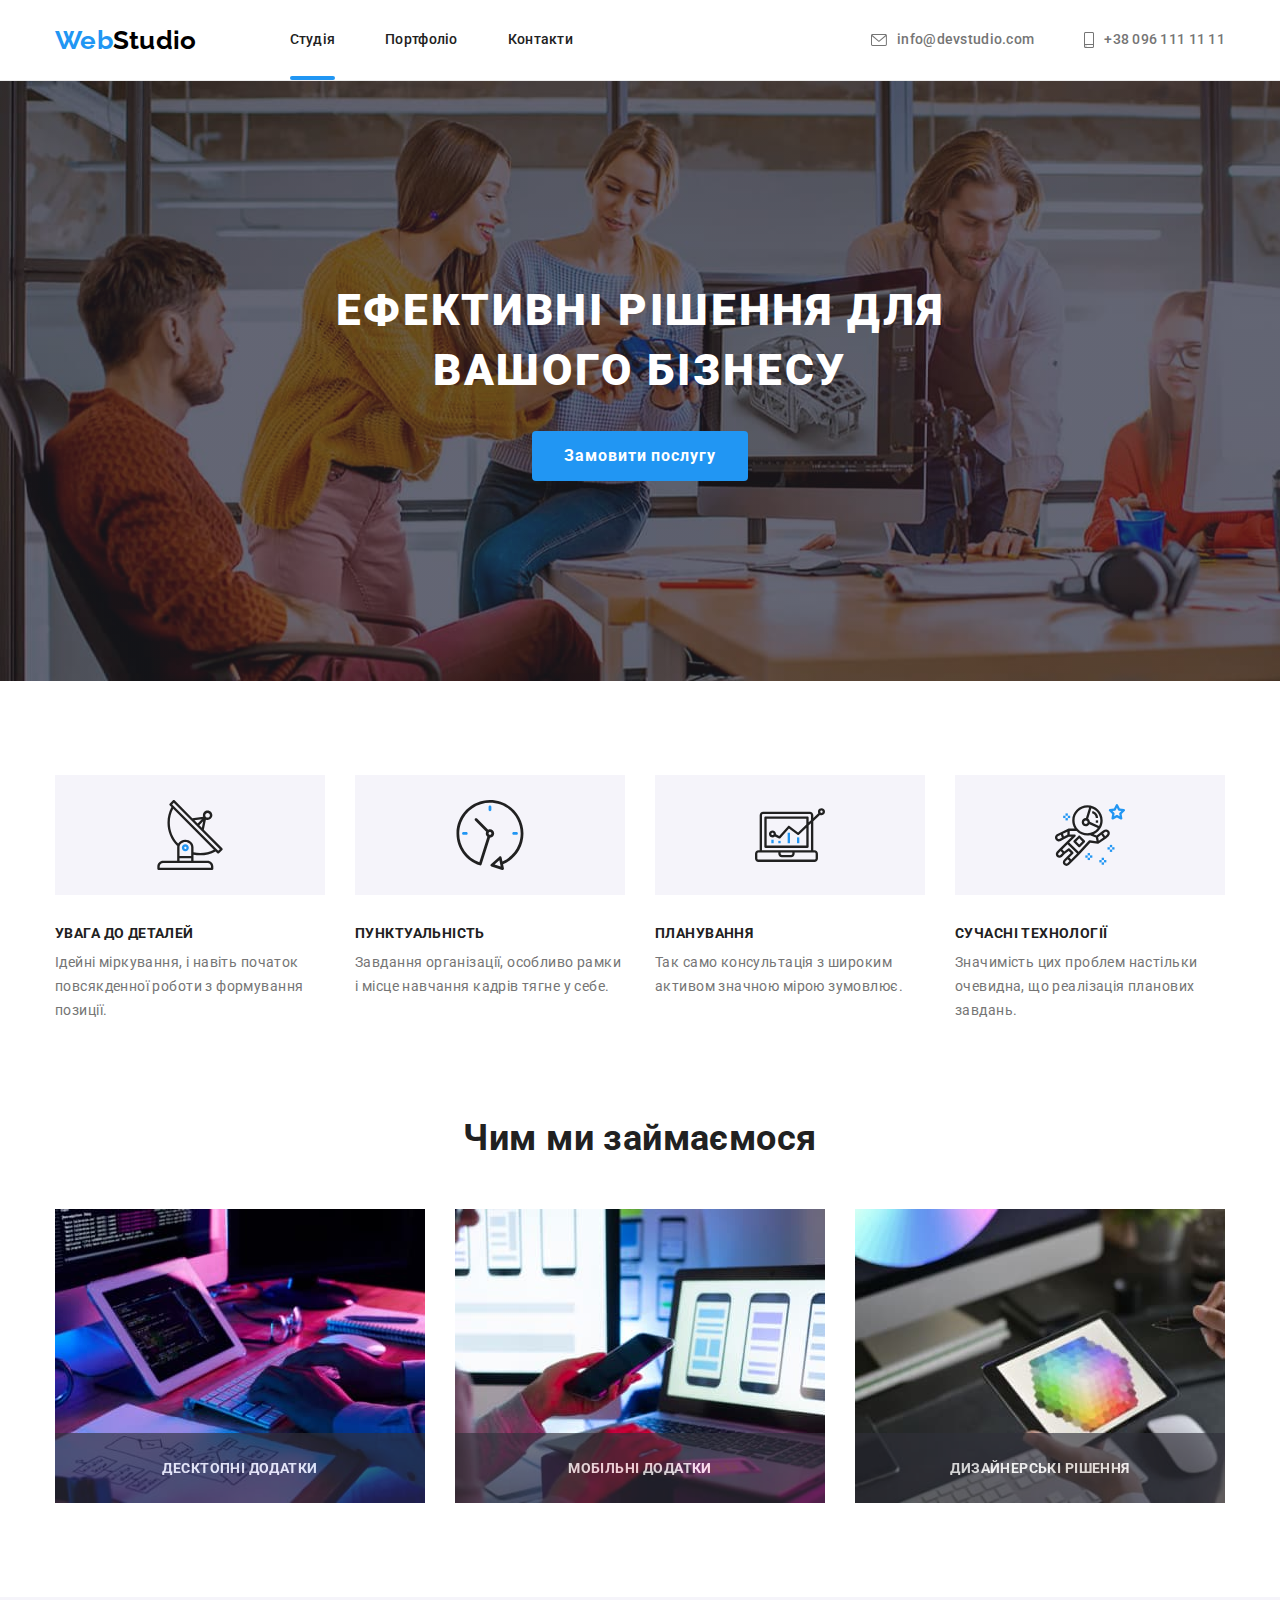
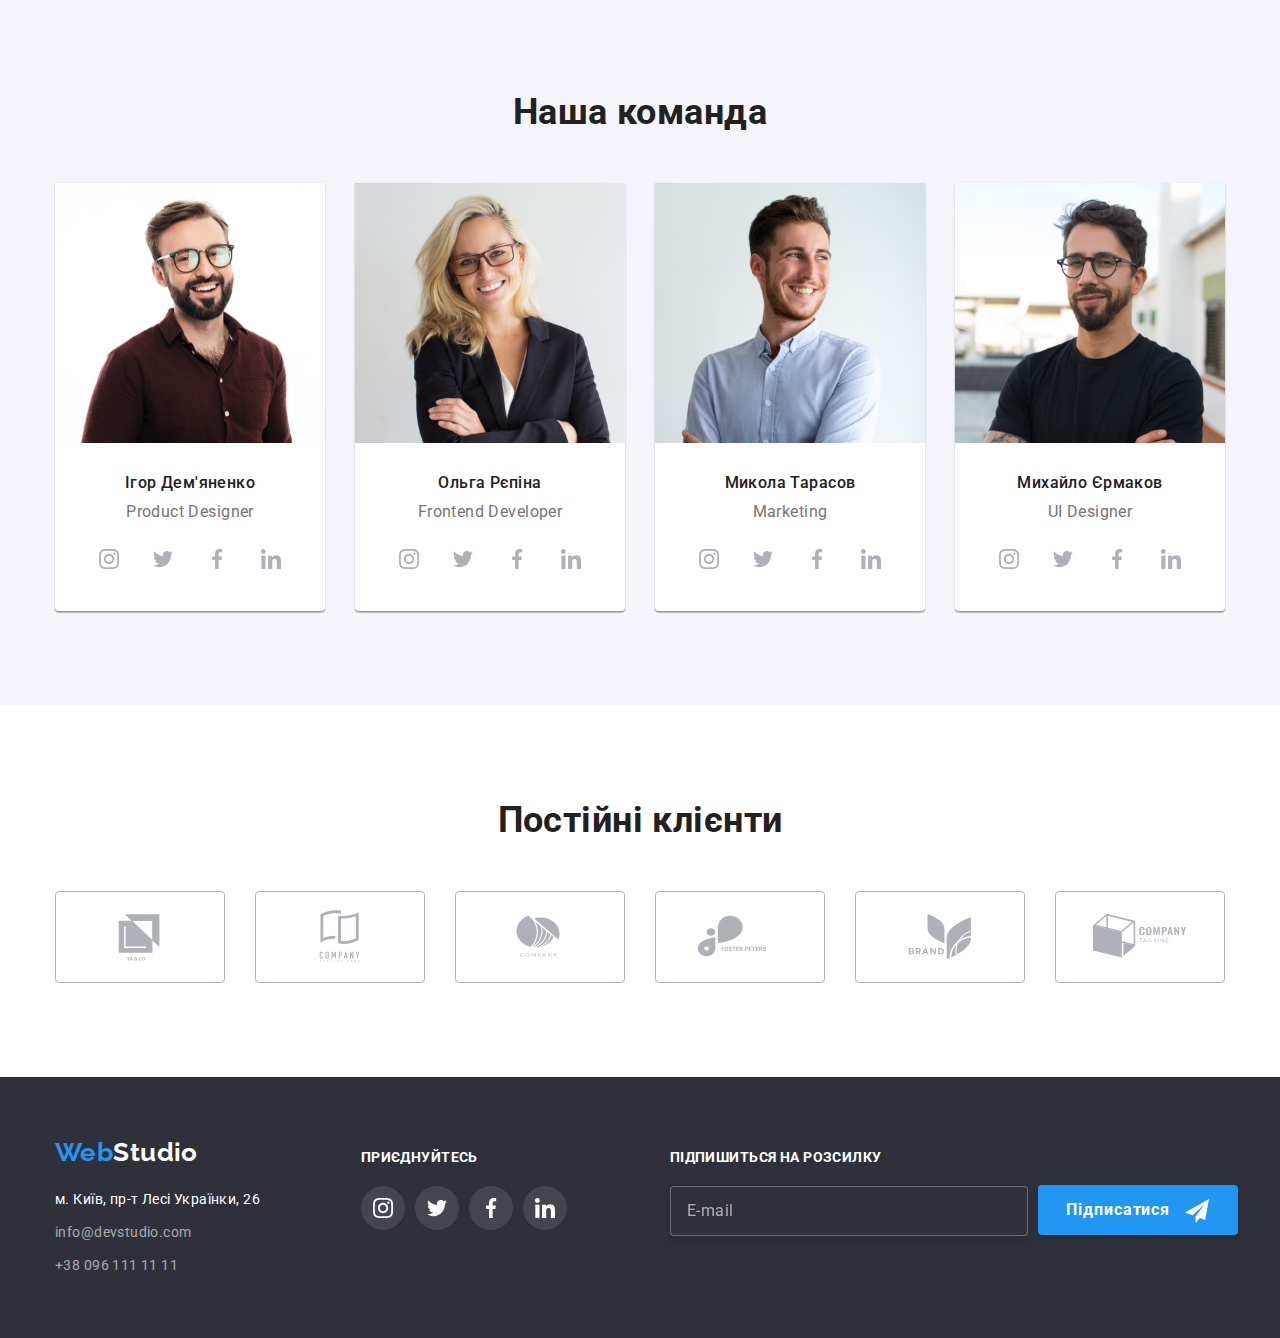
==== index.html @ 6f8c1b34 "Add files via upload" ====
<!DOCTYPE html>
<html lang="uk">
  <head>
    <meta charset="UTF-8" />
    <meta http-equiv="X-UA-Compatible" content="IE=edge" />
    <meta name="viewport" content="width=device-width, initial-scale=1.0" />
    <title>WebStudio</title>
    <link rel="preconnect" href="https://fonts.googleapis.com" />
    <link rel="preconnect" href="https://fonts.gstatic.com" crossorigin />
    <link rel="preconnect" href="https://fonts.googleapis.com" />
    <link rel="preconnect" href="https://fonts.gstatic.com" crossorigin />
    <link
      href="https://fonts.googleapis.com/css2?family=Raleway:wght@700&family=Roboto:wght@400;500;700;900&display=swap"
      rel="stylesheet"
    />
    <link
      rel="stylesheet"
      href="https://cdnjs.cloudflare.com/ajax/libs/modern-normalize/1.1.0/modern-normalize.min.css"
    />
    <link rel="stylesheet" href="./css/styles.css" />
  </head>

  <!-- Зміст -->

  <body>
    <!-- Шапка сторінки -->
    <header class="header">
      <!-- Навігація по сайту -->
      <div class="container">
        <nav class="navigation">
          <a href="./index.html" class="logo"
            >Web<span class="black">Studio</span></a
          >
          <ul class="navigation-choiсe">
            <li class="item">
              <a href="./index.html" class="navigation-link current-link"
                >Студія</a
              >
            </li>
            <li class="item">
              <a href="./portfolio.html" class="navigation-link">Портфоліо</a>
            </li>
            <li class="item">
              <a href="#" class="navigation-link">Контакти</a>
            </li>
          </ul>
        </nav>
        <ul class="mail-tel">
          <li class="item">
            <a href="mailto:info@devstudio.com" class="mail" alt="mail">
              <svg class="icon" width="16" height="12">
                <use href="./images/icons.svg#icon-mail"></use>
              </svg>
              info@devstudio.com</a
            >
          </li>
          <li class="item">
            <a href="tel:+380961111111" class="tel">
              <svg class="icon" width="10" height="16" alt="smartphone">
                <use href="./images/icons.svg#icon-smartphone"></use>
              </svg>
              +38 096 111 11 11</a
            >
          </li>
        </ul>
      </div>
    </header>

    <!-- Унікальний контент сторінки -->
    <main>
      <section class="hero">
        <div class="container">
          <h1 class="hero-title">
            ЕФЕКТИВНІ РІШЕННЯ ДЛЯ <br />
            ВАШОГО БІЗНЕСУ
          </h1>
          <button
            type="button"
            name="order_the_service"
            class="button"
            data-modal-open
          >
            Замовити послугу
          </button>
          <div class="backdrop is-hidden" data-modal>
            <div class="modal">
              <button class="button-close" data-modal-close>
                <svg class="icon-close" width="18" height="18" alt="close">
                  <use href="./images/icons.svg#icon-close"></use>
                </svg>
              </button>

              <b class="your-data">Залиште свої дані, ми вам передзвонимо</b>
              <div class="form" autocomplete="off">
                <div class="form-field">
                  <label for="name" class="form-label">Ім'я</label>
                  <input
                    type="text"
                    class="form-input"
                    name="name"
                    id="name"
                    placeholder=""
                  />
                  <svg class="contact-icon" width="18" height="18" alt="person">
                    <use href="./images/icons.svg#icon-person"></use>
                  </svg>
                </div>
                <div class="form-field">
                  <label for="telephone" class="form-label">Телефон</label>
                  <input
                    type="tel"
                    class="form-input"
                    name="telephone"
                    id="telephone"
                    placeholder=""
                  />
                  <svg class="contact-icon" width="18" height="18" alt="phone">
                    <use href="./images/icons.svg#icon-phone"></use>
                  </svg>
                </div>
                <div class="form-field">
                  <label for="email" class="form-label">Пошта</label>
                  <input
                    type="email"
                    class="form-input"
                    name="email"
                    id="email"
                    placeholder=""
                  />
                  <svg class="contact-icon" width="18" height="18" alt="email">
                    <use href="./images/icons.svg#icon-email"></use>
                  </svg>
                </div>
                <div class="form-field">
                  <label for="comment" class="form-label">Комментар</label>
                  <textarea
                    class="textarea-form-input"
                    name="comment"
                    id="comment"
                    rows="8"
                    placeholder="Введіть текст"
                  ></textarea>
                </div>
              </div>
              <div class="confirm-contact">
                <input
                  type="checkbox"
                  name="confirm"
                  id="confirm"
                  class="checkbox-confirm"
                />

                <label for="confirm" class="confirm-contract"
                  >Погоджуюся з розсилкою та приймаю
                  <a href="#" class="contract">Умови договору</a>
                </label>
              </div>
              <button type="submit" class="button-send">Відправити</button>
            </div>
          </div>
        </div>
      </section>

      <!-- Наші переваги -->
      <section class="benefits section">
        <div class="container">
          <!-- <h2>Наші переваги</h2> -->
          <ul class="benefits-item">
            <li class="item">
              <div class="sprite-icon">
                <svg class="benefit-icon" width="70" height="70" alt="antena">
                  <use href="./images/icons.svg#icon-antena"></use>
                </svg>
              </div>
              <h3 class="benefit">УВАГА ДО ДЕТАЛЕЙ</h3>
              <p class="benefit-description">
                Ідейні міркування, і навіть початок повсякденної роботи з
                формування позиції.
              </p>
            </li>
            <li class="item">
              <div class="sprite-icon">
                <svg class="benefit-icon" width="70" height="70" alt="clock">
                  <use href="./images/icons.svg#icon-clock"></use>
                </svg>
              </div>
              <h3 class="benefit">ПУНКТУАЛЬНІСТЬ</h3>
              <p class="benefit-description">
                Завдання організації, особливо рамки і місце навчання кадрів
                тягне у себе.
              </p>
            </li>
            <li class="item">
              <div class="sprite-icon">
                <svg class="benefit-icon" width="70" height="70" alt="diagram">
                  <use href="./images/icons.svg#icon-diagram"></use>
                </svg>
              </div>
              <h3 class="benefit">ПЛАНУВАННЯ</h3>
              <p class="benefit-description">
                Так само консультація з широким активом значною мірою зумовлює.
              </p>
            </li>
            <li class="item">
              <div class="sprite-icon">
                <svg
                  class="benefit-icon"
                  width="70"
                  height="70"
                  alt="astronaut"
                >
                  <use href="./images/icons.svg#icon-astronaut"></use>
                </svg>
              </div>
              <h3 class="benefit">СУЧАСНІ ТЕХНОЛОГІЇ</h3>
              <p class="benefit-description">
                Значимість цих проблем настільки очевидна, що реалізація
                планових завдань.
              </p>
            </li>
          </ul>
        </div>
      </section>

      <!-- Чим ми займаємося -->
      <section class="doing">
        <div class="container">
          <h2 class="title-doing">Чим ми займаємося</h2>
          <ul class="doing-images">
            <li class="item">
              <img src="./images/img1.jpg" alt="Код" width="370" height="294" />
              <div class="item-doing">
                <h3 class="item-name-doing">ДЕСКТОПНІ ДОДАТКИ</h3>
              </div>
            </li>
            <li class="item">
              <img
                src="./images/img2.jpg"
                alt="Мобільний"
                width="370"
                height="294"
              />
              <div class="item-doing">
                <h3 class="item-name-doing">МОБІЛЬНІ ДОДАТКИ</h3>
              </div>
            </li>
            <li class="item">
              <img
                src="./images/img3.jpg"
                alt="Планшет"
                width="370"
                height="294"
              />
              <div class="item-doing">
                <h3 class="item-name-doing">ДИЗАЙНЕРСЬКІ РІШЕННЯ</h3>
              </div>
            </li>
          </ul>
        </div>
      </section>

      <!-- Наша команда -->
      <section class="team section">
        <div class="container">
          <h2 class="title-team">Наша команда</h2>
          <ul class="team-people">
            <li class="item">
              <img
                src="./images/photo1.jpg"
                alt="на фото Ігор Дем'яненко"
                width="270"
                height="260"
              />
              <h3 class="name">Ігор Дем'яненко</h3>
              <p class="job-title">Product Designer</p>
              <ul class="social-icons">
                <li class="social-item">
                  <a
                    href="#"
                    rel="noopener nofollow noreferrer"
                    class="social-link"
                  >
                    <svg
                      class="social-icon"
                      width="20"
                      height="20"
                      alt="instagram"
                    >
                      <use href="./images/icons.svg#icon-instagram"></use>
                    </svg>
                  </a>
                </li>
                <li class="social-item">
                  <a
                    href="#"
                    rel="noopener nofollow noreferrer"
                    class="social-link"
                  >
                    <svg
                      class="social-icon"
                      width="20"
                      height="20"
                      alt="twitter"
                    >
                      <use href="./images/icons.svg#icon-twitter"></use>
                    </svg>
                  </a>
                </li>
                <li class="social-item">
                  <a
                    href="#"
                    rel="noopener nofollow noreferrer"
                    class="social-link"
                  >
                    <svg
                      class="social-icon"
                      width="20"
                      height="20"
                      alt="facebook"
                    >
                      <use href="./images/icons.svg#icon-facebook"></use>
                    </svg>
                  </a>
                </li>
                <li class="social-item">
                  <a
                    href="#"
                    rel="noopener nofollow noreferrer"
                    class="social-link"
                  >
                    <svg
                      class="social-icon"
                      width="20"
                      height="20"
                      alt="linkedin"
                    >
                      <use href="./images/icons.svg#icon-linkedin"></use>
                    </svg>
                  </a>
                </li>
              </ul>
            </li>
            <li class="item">
              <img
                src="./images/photo2.jpg"
                alt="на фото Ольга Репіна"
                width="270"
                height="260"
              />
              <h3 class="name">Ольга Рєпіна</h3>
              <p class="job-title">Frontend Developer</p>
              <ul class="social-icons">
                <li class="social-item">
                  <a
                    href="#"
                    rel="noopener nofollow noreferrer"
                    class="social-link"
                  >
                    <svg
                      class="social-icon"
                      width="20"
                      height="20"
                      alt="instagram"
                    >
                      <use href="./images/icons.svg#icon-instagram"></use>
                    </svg>
                  </a>
                </li>
                <li class="social-item">
                  <a
                    href="#"
                    rel="noopener nofollow noreferrer"
                    class="social-link"
                  >
                    <svg
                      class="social-icon"
                      width="20"
                      height="20"
                      alt="twitter"
                    >
                      <use href="./images/icons.svg#icon-twitter"></use>
                    </svg>
                  </a>
                </li>
                <li class="social-item">
                  <a
                    href="#"
                    rel="noopener nofollow noreferrer"
                    class="social-link"
                  >
                    <svg
                      class="social-icon"
                      width="20"
                      height="20"
                      alt="facebook"
                    >
                      <use href="./images/icons.svg#icon-facebook"></use>
                    </svg>
                  </a>
                </li>
                <li class="social-item">
                  <a
                    href="#"
                    rel="noopener nofollow noreferrer"
                    class="social-link"
                  >
                    <svg
                      class="social-icon"
                      width="20"
                      height="20"
                      alt="linkedin"
                    >
                      <use href="./images/icons.svg#icon-linkedin"></use>
                    </svg>
                  </a>
                </li>
              </ul>
            </li>
            <li class="item">
              <img
                src="./images/photo3.jpg"
                alt="на фото Микола Тарасов"
                width="270"
                height="260"
              />
              <h3 class="name">Микола Тарасов</h3>
              <p class="job-title">Marketing</p>
              <ul class="social-icons">
                <li class="social-item">
                  <a
                    href="#"
                    rel="noopener nofollow noreferrer"
                    class="social-link"
                  >
                    <svg
                      class="social-icon"
                      width="20"
                      height="20"
                      alt="instagram"
                    >
                      <use href="./images/icons.svg#icon-instagram"></use>
                    </svg>
                  </a>
                </li>
                <li class="social-item">
                  <a
                    href="#"
                    rel="noopener nofollow noreferrer"
                    class="social-link"
                  >
                    <svg
                      class="social-icon"
                      width="20"
                      height="20"
                      alt="twitter"
                    >
                      <use href="./images/icons.svg#icon-twitter"></use>
                    </svg>
                  </a>
                </li>
                <li class="social-item">
                  <a
                    href="#"
                    rel="noopener nofollow noreferrer"
                    class="social-link"
                  >
                    <svg
                      class="social-icon"
                      width="20"
                      height="20"
                      alt="facebook"
                    >
                      <use href="./images/icons.svg#icon-facebook"></use>
                    </svg>
                  </a>
                </li>
                <li class="social-item">
                  <a
                    href="#"
                    rel="noopener nofollow noreferrer"
                    class="social-link"
                  >
                    <svg
                      class="social-icon"
                      width="20"
                      height="20"
                      alt="linkedin"
                    >
                      <use href="./images/icons.svg#icon-linkedin"></use>
                    </svg>
                  </a>
                </li>
              </ul>
            </li>
            <li class="item">
              <img
                src="./images/photo4.jpg"
                alt="на фото Михайло Єрмаков"
                width="270"
                height="260"
              />
              <h3 class="name">Михайло Єрмаков</h3>
              <p class="job-title">UI Designer</p>
              <ul class="social-icons">
                <li class="social-item">
                  <a
                    href="#"
                    rel="noopener nofollow noreferrer"
                    class="social-link"
                  >
                    <svg
                      class="social-icon"
                      width="20"
                      height="20"
                      alt="instagram"
                    >
                      <use href="./images/icons.svg#icon-instagram"></use>
                    </svg>
                  </a>
                </li>
                <li class="social-item">
                  <a
                    href="#"
                    rel="noopener nofollow noreferrer"
                    class="social-link"
                  >
                    <svg
                      class="social-icon"
                      width="20"
                      height="20"
                      alt="twitter"
                    >
                      <use href="./images/icons.svg#icon-twitter"></use>
                    </svg>
                  </a>
                </li>
                <li class="social-item">
                  <a
                    href="#"
                    rel="noopener nofollow noreferrer"
                    class="social-link"
                  >
                    <svg
                      class="social-icon"
                      width="20"
                      height="20"
                      alt="facebook"
                    >
                      <use href="./images/icons.svg#icon-facebook"></use>
                    </svg>
                  </a>
                </li>
                <li class="social-item">
                  <a
                    href="#"
                    rel="noopener nofollow noreferrer"
                    class="social-link"
                  >
                    <svg
                      class="social-icon"
                      width="20"
                      height="20"
                      alt="linkedin"
                    >
                      <use href="./images/icons.svg#icon-linkedin"></use>
                    </svg>
                  </a>
                </li>
              </ul>
            </li>
          </ul>
        </div>
      </section>

      <!-- Постійні клієнти -->
      <section class="clients section">
        <div class="container">
          <h2 class="title-clients">Постійні клієнти</h2>
          <ul class="regular-customers">
            <li class="item">
              <a
                href="#"
                rel="noopener nofollow noreferrer"
                class="clients-link"
              >
                <svg class="client-icon" width="106" height="60" alt="ya&co">
                  <use href="./images/icons.svg#icon-yaandco"></use>
                </svg>
              </a>
            </li>
            <li class="item">
              <a
                href="#"
                rel="noopener nofollow noreferrer"
                class="clients-link"
              >
                <svg
                  class="client-icon"
                  width="106"
                  height="60"
                  alt="tagline here"
                >
                  <use href="./images/icons.svg#icon-tagline_here"></use>
                </svg>
              </a>
            </li>
            <li class="item">
              <a
                href="#"
                rel="noopener nofollow noreferrer"
                class="clients-link"
              >
                <svg class="client-icon" width="106" height="60" alt="company">
                  <use href="./images/icons.svg#icon-company"></use>
                </svg>
              </a>
            </li>
            <li class="item">
              <a
                href="#"
                rel="noopener nofollow noreferrer"
                class="clients-link"
              >
                <svg
                  class="client-icon"
                  width="106"
                  height="60"
                  alt="foster peters"
                >
                  <use href="./images/icons.svg#icon-foster_peters"></use>
                </svg>
              </a>
            </li>
            <li class="item">
              <a
                href="#"
                rel="noopener nofollow noreferrer"
                class="clients-link"
              >
                <svg class="client-icon" width="106" height="60" alt="brand">
                  <use href="./images/icons.svg#icon-brand"></use>
                </svg>
              </a>
            </li>
            <li class="item">
              <a
                href="#"
                rel="noopener nofollow noreferrer"
                class="clients-link"
              >
                <svg class="client-icon" width="106" height="60" alt="tag line">
                  <use href="./images/icons.svg#icon-tag_line"></use>
                </svg>
              </a>
            </li>
          </ul>
        </div>
      </section>
    </main>

    <!-- Підвал сторінки -->
    <footer class="footer">
      <div class="container">
        <div class="logo-contact">
          <a href="./index.html" class="logo"
            >Web<span class="white">Studio</span></a
          >
          <!-- Контактна інформація -->
          <address class="contact">
            <ul>
              <li>
                <a
                  href="https://goo.gl/maps/i6o46rRkTkqmCDVA6"
                  target="_blank"
                  rel="noopener nofollow noreferrer"
                  class="address"
                  >м. Київ, пр-т Лесі Українки, 26</a
                >
              </li>
              <li>
                <a href="mailto:info@devstudio.com" class="mail"
                  >info@devstudio.com</a
                >
              </li>
              <li>
                <a href="tel:+380961111111" class="tel">+38 096 111 11 11</a>
              </li>
            </ul>
          </address>
        </div>
        <div class="footer-social-icons">
          <h3 class="join">ПРИЄДНУЙТЕСЬ</h3>
          <ul class="social-icons">
            <li class="social-item">
              <a
                href="#"
                rel="noopener nofollow noreferrer"
                class="social-link"
              >
                <svg class="social-icon" width="20" height="20" alt="instagram">
                  <use href="./images/icons.svg#icon-instagram"></use>
                </svg>
              </a>
            </li>
            <li class="social-item">
              <a
                href="#"
                rel="noopener nofollow noreferrer"
                class="social-link"
              >
                <svg class="social-icon" width="20" height="20" alt="twitter">
                  <use href="./images/icons.svg#icon-twitter"></use>
                </svg>
              </a>
            </li>
            <li class="social-item">
              <a
                href="#"
                rel="noopener nofollow noreferrer"
                class="social-link"
              >
                <svg class="social-icon" width="20" height="20" alt="facebook">
                  <use href="./images/icons.svg#icon-facebook"></use>
                </svg>
              </a>
            </li>
            <li class="social-item">
              <a
                href="#"
                rel="noopener nofollow noreferrer"
                class="social-link"
              >
                <svg class="social-icon" width="20" height="20" alt="linkedin">
                  <use href="./images/icons.svg#icon-linkedin"></use>
                </svg>
              </a>
            </li>
          </ul>
        </div>
        <div class="subscribe">
          <label for="email" class="subcscribe-email">
            <h3 class="join">ПІДПИШИТЬСЯ НА РОЗСИЛКУ</h3>
            <input
              type="email"
              placeholder="E-mail"
              class="subcscribe-email-input"
            />
          </label>
          <button type="subscribe" class="button-subscribe">
            <span class="do-subscribe">Підписатися</span>
            <svg class="icon-send" width="24" height="24" alt="send">
              <use href="./images/icons.svg#icon-send"></use>
            </svg>
          </button>
        </div>
      </div>
    </footer>
    <script src="./js/modal.js"></script>
  </body>
</html>
---- css/styles.css ----
:root {
  --title-text-color: #212121;
  --paragraph-color: #757575;
  --accent-color: #2196f3;
  --hero-footer: #2f303a;
  --team: #f5f4fa;
  --background-white: #ffffff;
  --timing-function: cubic-bezier(0.4, 0, 0.2, 1);
  --time-duration: 250ms;
}

body {
  background-color: var(--background-white);
  font-family: Roboto, sans-serif;
  font-size: 14px;
  color: var(--paragraph-color);
  letter-spacing: 0.03em;
}

a {
  text-decoration: none;
  font-style: normal;
  color: inherit;
}

li {
  list-style-type: none;
}

ul {
  padding-left: 0;
  margin: 0 0;
}

h1,
h2,
h3,
p {
  margin-top: 0;
  margin-bottom: 0;
}

h2,
h3 {
  color: var(--title-text-color);
}

img {
  display: block;
  height: auto;
}

button {
  border: none;
}

.container {
  width: 1200px;
  margin: 0 auto;
  padding-left: 15px;
  padding-right: 15px;
}

.section {
  padding-top: 94px;
  padding-bottom: 94px;
}

/* Шапка сторінки */
.header {
  border-bottom: 1px solid #ececec;
}

.header .container {
  font-weight: 500;
  line-height: 1.14;
  letter-spacing: 0.02em;
  display: flex;
}

/* Навігація по сайту */

.navigation {
  display: flex;
  align-items: center;
}

/* лого */
.logo {
  font-family: Raleway, sans-serif;
  font-weight: 700;
  font-size: 26px;
  line-height: 1.19;
  color: var(--accent-color);
  margin-right: 93px;
}

/* лого в шапці */
.logo .black {
  color: #000000;
}

/* Головна сторінка */

/* Студія, Потфоліо, Контакти */
.navigation-choiсe {
  display: flex;
}

.navigation-choiсe .item + .item {
  margin-left: 50px;
}

.navigation-link {
  display: block;
  padding-top: 32px;
  padding-bottom: 32px;
  color: var(--title-text-color);
  position: relative;
  transition-property: color, fill;
  transition-duration: var(--time-duration);
  transition-timing-function: var(--timing-function);
}

.current-link::after {
  /* transform: translateY(32px); */
  position: absolute;
  bottom: 0;
  content: "";
  display: block;
  width: 100%;
  height: 4px;
  border-radius: 2px;
  background-color: var(--accent-color);
}

/* при наведенні */
.navigation-link:hover,
.navigation-link:focus,
.mail-tel .mail:hover,
.mail-tel .mail:focus,
.mail-tel .tel:hover,
.mail-tel .tel:focus {
  color: var(--accent-color);
  fill: var(--accent-color);
}

.mail-tel {
  display: flex;
  margin-left: auto;
}

.mail-tel .item + .item {
  margin-left: 50px;
}

.mail-tel .mail,
.mail-tel .tel {
  display: flex;
  padding-top: 32px;
  padding-bottom: 32px;
  color: var(--paragraph-color);
  align-items: center;
  justify-content: center;
  transition-property: color, fill;
  transition-duration: var(--time-duration);
  transition-timing-function: var(--timing-function);
}

.mail-tel .icon {
  fill: currentColor;
  margin-right: 10px;
  background-size: auto;
}

/* Ефективні рішення для вашого бізнесу */
.hero {
  margin: 0 auto;
  background-color: var(--hero-footer);
  padding-top: 200px;
  padding-bottom: 200px;
  background-image: linear-gradient(
      to right,
      rgba(47, 48, 58, 0.4),
      rgba(47, 48, 58, 0.4)
    ),
    url("../images/hero.jpg");
  max-width: 1600px;
  background-repeat: no-repeat;
  background-size: cover;
}

.hero .container {
  text-align: center;
}

.hero-title {
  font-weight: 900;
  font-size: 44px;
  line-height: 1.36;
  text-align: center;
  letter-spacing: 0.06em;
  color: #ffffff;
  margin-bottom: 30px;
}

/* Кнопка Замовити послугу */
.button {
  display: flex;
  background-color: var(--accent-color);
  font-family: Roboto, sans-serif;
  border: none;
  border-radius: 4px;
  font-weight: 700;
  font-size: 16px;
  line-height: 1.88;
  letter-spacing: 0.06em;
  color: #ffffff;
  margin: 0 auto;
  cursor: pointer;
  padding-left: 32px;
  padding-right: 32px;
  padding-top: 10px;
  padding-bottom: 10px;
  transition-property: background-color, box-shadow;
  transition-duration: var(--time-duration);
  transition-timing-function: var(--timing-function);
}

.button:hover,
.button:focus {
  background-color: #188ce8;
  box-shadow: 0px 4px 4px rgba(0, 0, 0, 0.15);
}

.backdrop.is-hidden {
  visibility: hidden;
  opacity: 0;
  pointer-events: none;
}

.backdrop {
  position: fixed;
  top: 0;
  left: 0;
  width: 100%;
  height: 100%;
  opacity: 1;
  visibility: visible;
  transition: opacity 250ms var(--timing-function),
    visibility 250ms var(--timing-function);
  z-index: 1;
}

/* Модальное окно */

.modal {
  position: absolute;
  top: 50%;
  left: 50%;
  transform: translate(-50%, -50%);
  height: 581px;
  width: 528px;
  background: #ffffff;
  box-shadow: 0px 1px 3px rgba(0, 0, 0, 0.12), 0px 1px 1px rgba(0, 0, 0, 0.14),
    0px 2px 1px rgba(0, 0, 0, 0.2);
  border-radius: 4px;
  z-index: 2;
}

.button-close {
  display: flex;
  background: #ffffff;
  margin-left: auto;
  justify-content: center;
  align-items: center;
  border: none;
  padding: 0;
  cursor: pointer;
  margin-top: 8px;
  margin-right: 8px;
}

.icon-close {
  width: 100%;
  height: 100%;
  padding: 6px 6px 6px 6px;
  border-radius: 50%;
  border: 1px solid rgba(0, 0, 0, 0.1);
  transition-property: fill;
  transition-duration: var(--time-duration);
  transition-timing-function: var(--timing-function);
}

.icon-close:hover,
.icon-close:focus {
  fill: var(--accent-color);
}

.your-data {
  font-weight: 700;
  font-size: 20px;
  line-height: 1.15;
  text-align: center;
  letter-spacing: 0.03em;
  color: var(--title-text-color);
}

.form {
  padding-top: 12px;
  text-align: left;
  font-size: 12px;
  line-height: 1.17;
  letter-spacing: 0.01em;
  width: 448px;
  margin-left: 40px;
}

.form-field {
  display: flex;
  flex-direction: column;
  position: relative;
}

.form-field input {
  display: block;
  width: calc(100%-42px);
  height: 40px;
  margin-bottom: 10px;
  cursor: pointer;
  border: 1px solid rgba(33, 33, 33, 0.2);
  border-radius: 4px;
  margin: 0;
  padding: 0;
  margin-bottom: 10px;
  padding-left: 42px;
  transition-property: border-color, outline-color;
  transition-duration: var(--time-duration);
  transition-timing-function: var(--timing-function);
}

.form-field input:hover,
.form-field input:focus,
.form-field input:focus-visible {
  border-color: var(--accent-color);
  outline-color: var(--accent-color);
}

.form-label {
  margin-bottom: 4px;
}

.contact-icon {
  position: absolute;
  top: 55%;
  left: 13px;
  transform: translateY(-50%);
  transition-property: fill;
  transition-duration: var(--time-duration);
  transition-timing-function: var(--timing-function);
}

.textarea-form-input {
  display: block;
  resize: none;
  width: inherit;
  height: 120px;
  justify-content: center;
  align-items: center;
  margin: 0;
  padding: 0;
  cursor: pointer;
  border: 1px solid rgba(33, 33, 33, 0.2);
  border-radius: 4px;
  padding-right: 16px;
  padding-left: 16px;
  transition-property: border-color, outline-color;
  transition-duration: var(--time-duration);
  transition-timing-function: var(--timing-function);
}

.textarea-form-input:focus,
.textarea-form-input:hover,
.textarea-form-input:focus-visible {
  border-color: var(--accent-color);
  outline-color: var(--accent-color);
}

.textarea-form-input::placeholder {
  /* width: 416px;
  height: 96px; */
  padding-top: 8px;
  font-size: 12px;
  line-height: 1.17px;
  letter-spacing: 0.01em;
  color: rgba(117, 117, 117, 0.5);
  padding-top: 12px;
  padding-bottom: 12px;
}

.form-input:focus + .contact-icon,
.form-input:hover + .contact-icon {
  fill: var(--accent-color);
}

.confirm {
  display: flex;
  align-items: center;
}

.confirm-contact {
  font-size: 14px;
  line-height: 1.71;
  letter-spacing: 0.03em;
  color: var(--paragraph-color);
  margin-top: 20px;
  margin-bottom: 30px;
}

.checkbox-confirm {
  width: 16px;
  height: 15px;
  position: relative;
  visibility: hidden;
}


.checkbox-confirm::before {
  width: 16px;
  height: 15px;
  content: "";
  position: absolute;
  background-image: url(../images/icon-tocheck.svg);
  background-repeat: no-repeat;
  background-position: center;
  overflow: hidden;
  vertical-align: middle;
  visibility: visible;
}

.checkbox-confirm:checked::before {
  width: 16px;
  height: 15px;
  content: "";
  position: absolute;
  background-image: url(../images/icon-checked.svg);
  background-repeat: no-repeat;
  background-position: center;
  vertical-align: middle;
}

.confirm-contract {
  margin-left: 8.38px;
}

.contract {
  color: var(--accent-color);
  text-decoration: underline;
}

.button-send {
  width: 200px;
  height: 50px;
  background: #2196f3;
  box-shadow: 0px 4px 4px rgba(0, 0, 0, 0.15);
  border-radius: 4px;
  font-size: 16px;
  line-height: 1.88;
  align-items: center;
  text-align: center;
  justify-content: center;
  letter-spacing: 0.06em;
  color: #ffffff;
  cursor: pointer;
}

/* Наші переваги та вміння */

.benefit {
  line-height: 1.17;
  font-weight: 700;
  font-size: 14px;
  margin-bottom: 10px;
}

.benefits-item {
  display: flex;
  margin-left: -30px;
}

.benefits-item > .item {
  flex-basis: calc(100% / 4 - 30px);
  margin-left: 30px;
}

.sprite-icon {
  display: flex;
  width: 270px;
  height: 120px;
  background-color: var(--team);
  margin-bottom: 30px;
  background-size: contain;
  background-repeat: no-repeat;
  background-position: center;
  align-items: center;
  justify-content: center;
}

.benefit-description {
  line-height: 1.71;
}

.doing {
  padding-bottom: 94px;
}

.title-doing,
.title-team,
.title-clients {
  font-size: 36px;
  line-height: 1.17;
  text-align: center;
  margin-bottom: 50px;
}

.doing-images {
  display: flex;
  margin-left: -30px;
  position: relative;
}

.doing-images .item {
  flex-basis: calc(100% / 3 - 30px);
  margin-left: 30px;
}

.item-doing {
  display: flex;
  position: absolute;
  width: calc(100% / 3 - 30px);
  margin-right: 30px;
  height: 70px;
  background: rgba(47, 48, 58, 0.8);
  opacity: 0.8;
  align-items: center;
  justify-content: center;
  bottom: 0;
}

.item-name-doing {
  color: #ffffff;
  line-height: 1.17;
  font-weight: 700;
  font-size: 14px;
}

/* Наша команда */
.team {
  background-color: var(--team);
}

.team .container {
  text-align: center;
}

.team-people {
  display: flex;
  justify-content: center;
  margin-left: -30px;
}

.team-people .item {
  background-color: #ffffff;
  flex-basis: calc((100% - 4 * 30px) / 4);
  margin-left: 30px;
  box-shadow: 0px 1px 3px rgba(0, 0, 0, 0.12), 0px 1px 1px rgba(0, 0, 0, 0.14),
    0px 2px 1px rgba(0, 0, 0, 0.2);
  border-radius: 0px 0px 4px 4px;
}

.name {
  font-weight: 500;
  font-size: 16px;
  line-height: 1.19;
  padding-top: 30px;
  margin-bottom: 10px;
}

.job-title {
  font-size: 16px;
  line-height: 1.19;
  margin-bottom: 16px;
}

.team-people .social-icons {
  display: flex;
  padding-bottom: 30px;
  padding-left: 32px;
  padding-right: 32px;
}

.team-people .social-link:hover,
.team-people .social-link:focus {
  fill: #ffffff;
  background-color: var(--accent-color);
}

.social-item {
  width: 44px;
  height: 44px;
  margin-right: 10px;
}

.social-link {
  display: flex;
  width: 100%;
  height: 100%;
  align-items: center;
  justify-content: center;
  fill: #afb1b8;
  border-radius: 50%;
  transition-property: background-color, fill;
  transition-duration: var(--time-duration);
  transition-timing-function: var(--timing-function);
}

.social-item:last-child {
  margin-right: 0;
}

/* Постійні клієнти */

.regular-customers {
  display: flex;
  justify-content: center;
  margin-left: -30px;
}

.regular-customers .item {
  margin-left: 30px;
  width: 170px;
  height: 92px;
}

.clients-link {
  width: 100%;
  height: 100%;
  display: flex;
  border: 1px solid #afb1b8;
  border-radius: 4px;
  align-items: center;
  justify-content: center;
  color: #afb1b8;
  fill: #afb1b8;
  transition-property: fill, border-color;
  transition-duration: var(--time-duration);
  transition-timing-function: var(--timing-function);
}

.clients-link:hover,
.clients-link:focus {
  fill: var(--accent-color);
  border-color: var(--accent-color);
}

/* Підвал сторінки */

.footer {
  background-color: var(--hero-footer);
  padding-top: 60px;
  padding-bottom: 60px;
}

.footer .container {
  display: flex;
}

/* лого в підвалі */
.logo .white {
  color: #ffffff;
}

/* Контактна інформація */
.contact {
  line-height: 1.71;
}

.contact .address {
  color: #ffffff;
  margin-top: 20px;
  display: block;
  transition-property: color;
  transition-duration: var(--time-duration);
  transition-timing-function: var(--timing-function);
}

.contact .mail,
.contact .tel {
  color: rgba(255, 255, 255, 0.6);
  margin-top: 9px;
  display: block;
  transition-property: color;
  transition-duration: var(--time-duration);
  transition-timing-function: var(--timing-function);
}

.contact .address:hover,
.contact .address:focus,
.contact .mail:hover,
.contact .mail:focus,
.contact .tel:hover,
.contact .tel:focus {
  color: var(--accent-color);
}

/* Приєднуйтесь */

.join {
  line-height: 1.17;
  font-weight: 700;
  font-size: 14px;
  margin-bottom: 20px;
  color: #ffffff;
}

.footer-social-icons {
  margin-top: 12px;
  margin-left: 70px;
}

.footer-social-icons .social-icons {
  display: flex;
}

.footer-social-icons .social-item {
  width: 44px;
  height: 44px;
  margin-right: 10px;
  border-radius: 50%;
  background: rgba(255, 255, 255, 0.1);
}

.footer-social-icons .social-link {
  fill: #ffffff;
  transition-property: background-color;
  transition-duration: var(--time-duration);
  transition-timing-function: var(--timing-function);
}

.footer-social-icons .social-link:hover,
.footer-social-icons .social-link:focus {
  background-color: var(--accent-color);
}

.subscribe {
  margin-top: 12px;
  margin-left: 93px;
  display: flex;
}

.subcscribe-email {
  align-items: center;
  justify-content: center;
}

.subcscribe-email input {
  display: block;
  width: 358px;
  height: 50px;
  border: 1px solid rgba(255, 255, 255, 0.3);
  filter: drop-shadow(0px 4px 4px rgba(0, 0, 0, 0.15));
  border-radius: 4px;
  background: #2f303a;
  align-items: center;
  margin-right: 10px;
  outline-color: #2f303a;
  padding: 0;
  color: rgba(255, 255, 255, 0.6);
  font-size: 16px;
  line-height: 1.25;
  letter-spacing: 0.03em;
  padding-left: 16px;
  transition-property: border-color, outline-color;
  transition-duration: var(--time-duration);
  transition-timing-function: var(--timing-function);
}

.subcscribe-email input:focus,
.subcscribe-email input:hover,
.subcscribe-email input:focus-visible {
  border-color: var(--accent-color);
  outline-color: var(--accent-color);
}

.subcscribe-email input::placeholder {
  font-size: 16px;
  line-height: 1.25;
  letter-spacing: 0.03em;
  color: rgba(255, 255, 255, 0.6);
}

.button-subscribe {
  background: #2196f3;
  box-shadow: 0px 4px 4px rgba(0, 0, 0, 0.15);
  border-radius: 4px;
  width: 200px;
  height: 50px;
  font-weight: 700;
  font-size: 16px;
  line-height: 1.88;
  letter-spacing: 0.06em;
  color: #ffffff;
  cursor: pointer;
  text-align: left;
  align-items: center;
  justify-content: center;
  padding: 0;
  margin-top: 36px;
}

.do-subscribe {
  margin-left: 28px;
  margin-right: 10px;
}

.icon-send {
  fill: #ffffff;
  vertical-align: middle;
}

/* Сторінка Портфоліо */

/* Радіокнопки: Усі, Веб-сайти, Додатки, Дизайн, Маркентинг */

.rbutton {
  display: flex;
  justify-content: center;
  padding-bottom: 56px;
}

.rbutton .item + .item {
  margin-left: 8px;
}

.radiobutton {
  background: #f5f4fa;
  border: none;
  border-radius: 4px;
  color: var(--title-text-color);
  font-family: Roboto, sans-serif;
  font-weight: 500;
  font-size: 16px;
  line-height: 1.62;
  text-align: center;
  letter-spacing: 0.03em;
  padding-top: 6px;
  padding-bottom: 6px;
  padding-left: 22px;
  padding-right: 22px;
  cursor: pointer;
  transition-property: color, background-color, box-shadow;
  transition-duration: var(--time-duration);
  transition-timing-function: var(--timing-function);
}

/* Радіокнопки при наведенні */
.radiobutton:hover,
.radiobutton:focus {
  color: #ffffff;
  background-color: var(--accent-color);
  box-shadow: 0px 3px 1px rgba(0, 0, 0, 0.1), 0px 1px 2px rgba(0, 0, 0, 0.08),
    0px 2px 2px rgba(0, 0, 0, 0.12);
}

.work {
  display: flex;
  flex-wrap: wrap;
  margin-right: -30px;
  margin-bottom: -30px;
}

.work .item {
  margin-right: 30px;
  margin-bottom: 30px;
  flex-basis: calc((100% - 3 * 30px) / 3);
}

.work .portfolio-link {
  display: block;
  transition-property: box-shadow;
  transition-duration: var(--time-duration);
  transition-timing-function: var(--timing-function);
}

.work .portfolio-link:hover,
.work .portfolio-link:focus {
  box-shadow: 0px 1px 1px rgba(0, 0, 0, 0.12), 0px 4px 4px rgba(0, 0, 0, 0.06),
    1px 4px 6px rgba(0, 0, 0, 0.16);
}

.work .portfolio-action {
  opacity: 1;
}

.work-content {
  padding-right: 24px;
  padding-left: 24px;
  padding-top: 20px;
  padding-bottom: 20px;
  border: 1px;
  border-style: solid;
  border-color: #eeeeee;
}

.work-title {
  font-weight: 700;
  font-size: 18px;
  line-height: 2;
  letter-spacing: 0.06em;
  margin-bottom: 4px;
}

.order-type {
  font-size: 16px;
  line-height: 1.88;
  color: var(--paragraph-color);
}

.portfolio-image {
  position: relative;
  overflow: hidden;
}

.portfolio-overlay {
  position: absolute;
  top: 0;
  width: 100%;
  height: 100%;
  background: rgba(33, 150, 243, 0.9);
  transform: translateY(100%);
  transition: transform 250ms var(--timing-function);
}

.work .portfolio-link:hover .portfolio-overlay {
  transform: translateY(0);
}

.portfolio-action {
  position: absolute;
  display: flex;
  /* transform: translate(-50%, 50%); */
  opacity: 0;
  transition: opacity 250ms var(--timing-function);
  color: #ffffff;
  top: 63px;
  left: 24px;
  right: 24px;
  bottom: 63px;
  font-size: 18px;
  line-height: 1.56;
}

.work .portfolio-link:hover .portfolio-action {
  opacity: 90%;
  transition: transform 250ms var(--timing-function);
}
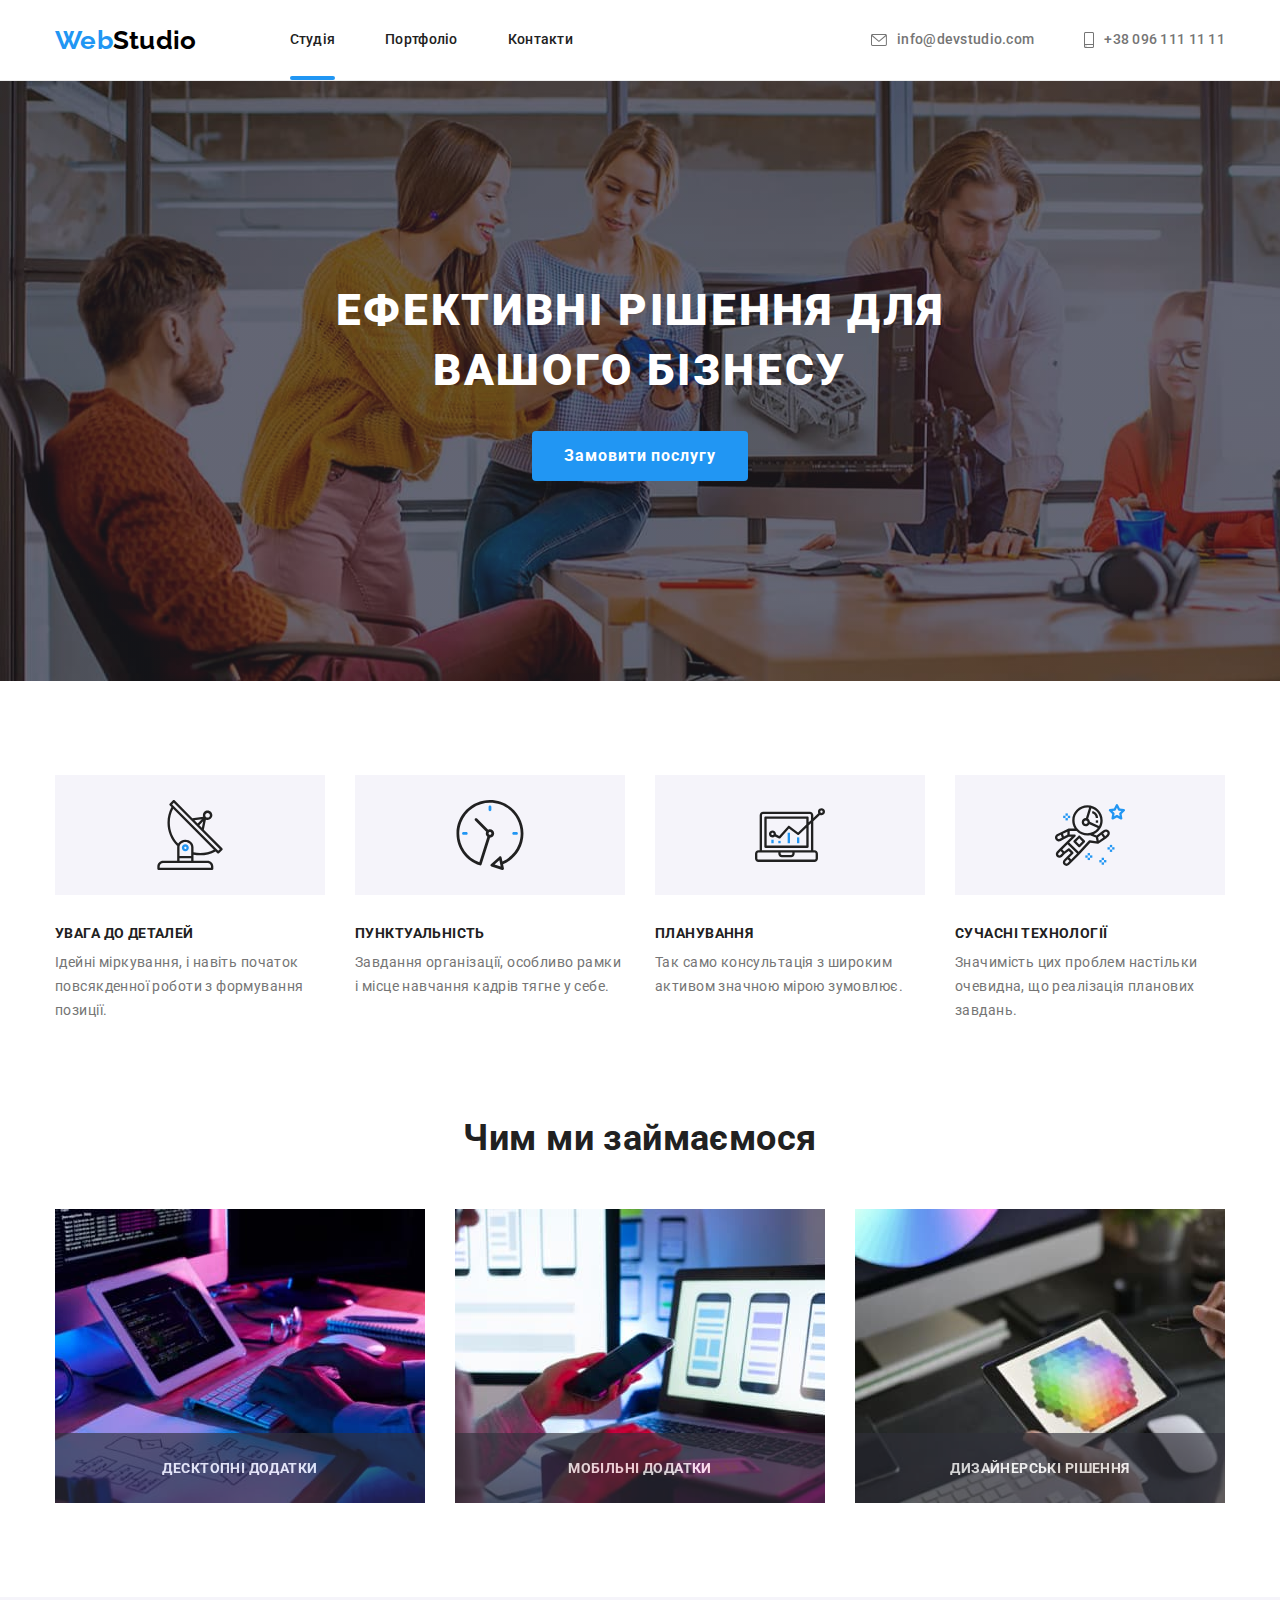
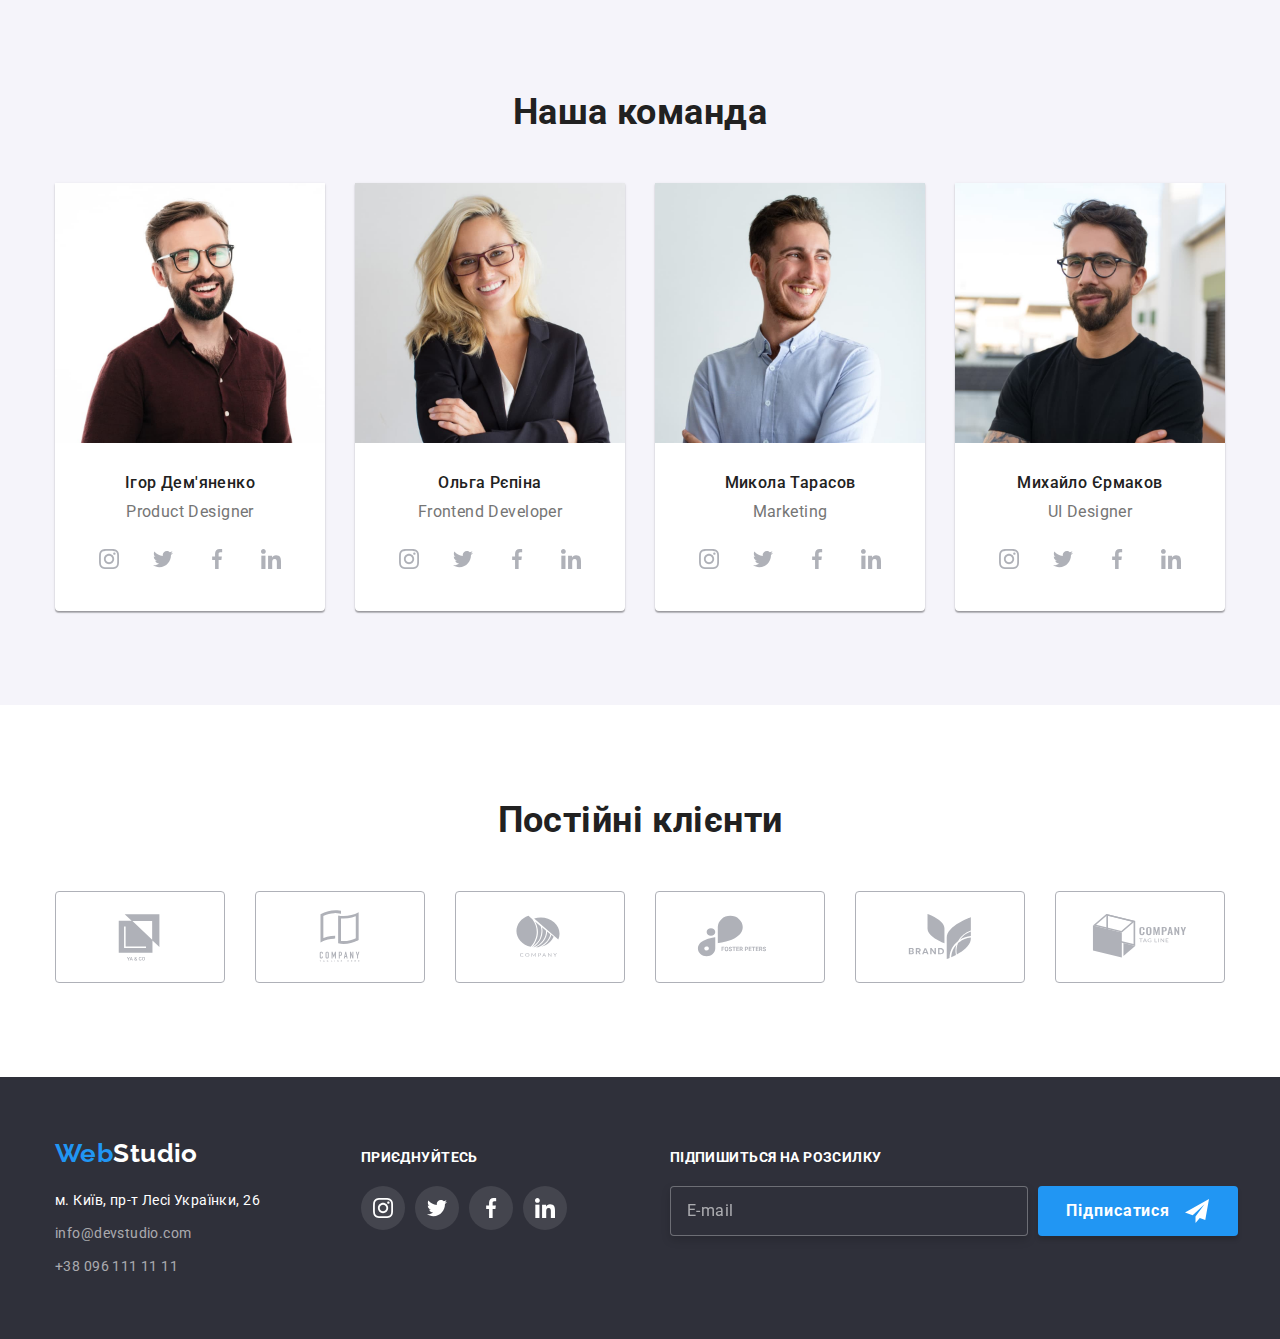
==== commit bef0f80a: "Add files via upload" ====
--- a/index.html
+++ b/index.html
@@ -1,760 +1,485 @@
 <!DOCTYPE html>
 <html lang="uk">
-  <head>
-    <meta charset="UTF-8" />
-    <meta http-equiv="X-UA-Compatible" content="IE=edge" />
-    <meta name="viewport" content="width=device-width, initial-scale=1.0" />
-    <title>WebStudio</title>
-    <link rel="preconnect" href="https://fonts.googleapis.com" />
-    <link rel="preconnect" href="https://fonts.gstatic.com" crossorigin />
-    <link rel="preconnect" href="https://fonts.googleapis.com" />
-    <link rel="preconnect" href="https://fonts.gstatic.com" crossorigin />
-    <link
-      href="https://fonts.googleapis.com/css2?family=Raleway:wght@700&family=Roboto:wght@400;500;700;900&display=swap"
-      rel="stylesheet"
-    />
-    <link
-      rel="stylesheet"
-      href="https://cdnjs.cloudflare.com/ajax/libs/modern-normalize/1.1.0/modern-normalize.min.css"
-    />
-    <link rel="stylesheet" href="./css/styles.css" />
-  </head>
-
-  <!-- Зміст -->
-
-  <body>
-    <!-- Шапка сторінки -->
-    <header class="header">
-      <!-- Навігація по сайту -->
+
+<head>
+  <meta charset="UTF-8" />
+  <meta http-equiv="X-UA-Compatible" content="IE=edge" />
+  <meta name="viewport" content="width=device-width, initial-scale=1.0" />
+  <title>WebStudio</title>
+  <link rel="preconnect" href="https://fonts.googleapis.com" />
+  <link rel="preconnect" href="https://fonts.gstatic.com" crossorigin />
+  <link rel="preconnect" href="https://fonts.googleapis.com" />
+  <link rel="preconnect" href="https://fonts.gstatic.com" crossorigin />
+  <link href="https://fonts.googleapis.com/css2?family=Raleway:wght@700&family=Roboto:wght@400;500;700;900&display=swap"
+    rel="stylesheet" />
+  <link rel="stylesheet"
+    href="https://cdnjs.cloudflare.com/ajax/libs/modern-normalize/1.1.0/modern-normalize.min.css" />
+  <link rel="stylesheet" href="./css/styles.css" />
+</head>
+
+<!-- Зміст -->
+
+<body>
+  <!-- Шапка сторінки -->
+  <header class="header">
+    <!-- Навігація по сайту -->
+    <div class="container">
+      <nav class="navigation">
+        <a href="./index.html" class="logo">Web<span class="black">Studio</span></a>
+        <ul class="navigation-choiсe">
+          <li class="item">
+            <a href="./index.html" class="navigation-link current-link">Студія</a>
+          </li>
+          <li class="item">
+            <a href="./portfolio.html" class="navigation-link">Портфоліо</a>
+          </li>
+          <li class="item">
+            <a href="#" class="navigation-link">Контакти</a>
+          </li>
+        </ul>
+      </nav>
+      <ul class="mail-tel">
+        <li class="item">
+          <a href="mailto:info@devstudio.com" class="mail" alt="mail">
+            <svg class="icon" width="16" height="12">
+              <use href="./images/icons.svg#icon-mail"></use>
+            </svg>
+            info@devstudio.com</a>
+        </li>
+        <li class="item">
+          <a href="tel:+380961111111" class="tel">
+            <svg class="icon" width="10" height="16" alt="smartphone">
+              <use href="./images/icons.svg#icon-smartphone"></use>
+            </svg>
+            +38 096 111 11 11</a>
+        </li>
+      </ul>
+    </div>
+  </header>
+
+  <!-- Унікальний контент сторінки -->
+  <main>
+    <section class="hero">
       <div class="container">
-        <nav class="navigation">
-          <a href="./index.html" class="logo"
-            >Web<span class="black">Studio</span></a
-          >
-          <ul class="navigation-choiсe">
-            <li class="item">
-              <a href="./index.html" class="navigation-link current-link"
-                >Студія</a
-              >
-            </li>
-            <li class="item">
-              <a href="./portfolio.html" class="navigation-link">Портфоліо</a>
-            </li>
-            <li class="item">
-              <a href="#" class="navigation-link">Контакти</a>
-            </li>
-          </ul>
-        </nav>
-        <ul class="mail-tel">
-          <li class="item">
-            <a href="mailto:info@devstudio.com" class="mail" alt="mail">
-              <svg class="icon" width="16" height="12">
-                <use href="./images/icons.svg#icon-mail"></use>
-              </svg>
-              info@devstudio.com</a
-            >
-          </li>
-          <li class="item">
-            <a href="tel:+380961111111" class="tel">
-              <svg class="icon" width="10" height="16" alt="smartphone">
-                <use href="./images/icons.svg#icon-smartphone"></use>
-              </svg>
-              +38 096 111 11 11</a
-            >
-          </li>
-        </ul>
-      </div>
-    </header>
-
-    <!-- Унікальний контент сторінки -->
-    <main>
-      <section class="hero">
-        <div class="container">
-          <h1 class="hero-title">
-            ЕФЕКТИВНІ РІШЕННЯ ДЛЯ <br />
-            ВАШОГО БІЗНЕСУ
-          </h1>
-          <button
-            type="button"
-            name="order_the_service"
-            class="button"
-            data-modal-open
-          >
-            Замовити послугу
-          </button>
-          <div class="backdrop is-hidden" data-modal>
-            <div class="modal">
-              <button class="button-close" data-modal-close>
-                <svg class="icon-close" width="18" height="18" alt="close">
-                  <use href="./images/icons.svg#icon-close"></use>
-                </svg>
-              </button>
-
+        <h1 class="hero-title">
+          ЕФЕКТИВНІ РІШЕННЯ ДЛЯ <br />
+          ВАШОГО БІЗНЕСУ
+        </h1>
+        <button type="button" name="order_the_service" class="button" data-modal-open>
+          Замовити послугу
+        </button>
+        <div class="backdrop is-hidden" data-modal>
+          <div class="modal">
+            <button class="button-close" data-modal-close>
+              <svg class="icon-close" width="18" height="18" alt="close">
+                <use href="./images/icons.svg#icon-close"></use>
+              </svg>
+            </button>
+            <form action="">
               <b class="your-data">Залиште свої дані, ми вам передзвонимо</b>
               <div class="form" autocomplete="off">
                 <div class="form-field">
                   <label for="name" class="form-label">Ім'я</label>
-                  <input
-                    type="text"
-                    class="form-input"
-                    name="name"
-                    id="name"
-                    placeholder=""
-                  />
+                  <input type="text" class="form-input" name="name" id="name" placeholder="" />
                   <svg class="contact-icon" width="18" height="18" alt="person">
                     <use href="./images/icons.svg#icon-person"></use>
                   </svg>
                 </div>
                 <div class="form-field">
                   <label for="telephone" class="form-label">Телефон</label>
-                  <input
-                    type="tel"
-                    class="form-input"
-                    name="telephone"
-                    id="telephone"
-                    placeholder=""
-                  />
+                  <input type="tel" class="form-input" name="telephone" id="telephone" placeholder="" />
                   <svg class="contact-icon" width="18" height="18" alt="phone">
                     <use href="./images/icons.svg#icon-phone"></use>
                   </svg>
                 </div>
                 <div class="form-field">
                   <label for="email" class="form-label">Пошта</label>
-                  <input
-                    type="email"
-                    class="form-input"
-                    name="email"
-                    id="email"
-                    placeholder=""
-                  />
+                  <input type="email" class="form-input" name="email" id="email" placeholder="" />
                   <svg class="contact-icon" width="18" height="18" alt="email">
                     <use href="./images/icons.svg#icon-email"></use>
                   </svg>
                 </div>
                 <div class="form-field">
                   <label for="comment" class="form-label">Комментар</label>
-                  <textarea
-                    class="textarea-form-input"
-                    name="comment"
-                    id="comment"
-                    rows="8"
-                    placeholder="Введіть текст"
-                  ></textarea>
+                  <textarea class="textarea-form-input" name="comment" id="comment" rows="8"
+                    placeholder="Введіть текст"></textarea>
                 </div>
               </div>
-              <div class="confirm-contact">
-                <input
-                  type="checkbox"
-                  name="confirm"
-                  id="confirm"
-                  class="checkbox-confirm"
-                />
-
-                <label for="confirm" class="confirm-contract"
-                  >Погоджуюся з розсилкою та приймаю
+              <div class="confirm">
+                <input type="checkbox" name="confirm" id="confirm" class="checkbox-confirm" />
+
+                <label for="confirm" class="confirm-contract">Погоджуюся з розсилкою та приймаю
                   <a href="#" class="contract">Умови договору</a>
                 </label>
               </div>
               <button type="submit" class="button-send">Відправити</button>
-            </div>
           </div>
+          </form>
         </div>
-      </section>
-
-      <!-- Наші переваги -->
-      <section class="benefits section">
-        <div class="container">
-          <!-- <h2>Наші переваги</h2> -->
-          <ul class="benefits-item">
-            <li class="item">
-              <div class="sprite-icon">
-                <svg class="benefit-icon" width="70" height="70" alt="antena">
-                  <use href="./images/icons.svg#icon-antena"></use>
-                </svg>
-              </div>
-              <h3 class="benefit">УВАГА ДО ДЕТАЛЕЙ</h3>
-              <p class="benefit-description">
-                Ідейні міркування, і навіть початок повсякденної роботи з
-                формування позиції.
-              </p>
+      </div>
+    </section>
+
+    <!-- Наші переваги -->
+    <section class="benefits section">
+      <div class="container">
+        <!-- <h2>Наші переваги</h2> -->
+        <ul class="benefits-item">
+          <li class="item">
+            <div class="sprite-icon">
+              <svg class="benefit-icon" width="70" height="70" alt="antena">
+                <use href="./images/icons.svg#icon-antena"></use>
+              </svg>
+            </div>
+            <h3 class="benefit">УВАГА ДО ДЕТАЛЕЙ</h3>
+            <p class="benefit-description">
+              Ідейні міркування, і навіть початок повсякденної роботи з
+              формування позиції.
+            </p>
+          </li>
+          <li class="item">
+            <div class="sprite-icon">
+              <svg class="benefit-icon" width="70" height="70" alt="clock">
+                <use href="./images/icons.svg#icon-clock"></use>
+              </svg>
+            </div>
+            <h3 class="benefit">ПУНКТУАЛЬНІСТЬ</h3>
+            <p class="benefit-description">
+              Завдання організації, особливо рамки і місце навчання кадрів
+              тягне у себе.
+            </p>
+          </li>
+          <li class="item">
+            <div class="sprite-icon">
+              <svg class="benefit-icon" width="70" height="70" alt="diagram">
+                <use href="./images/icons.svg#icon-diagram"></use>
+              </svg>
+            </div>
+            <h3 class="benefit">ПЛАНУВАННЯ</h3>
+            <p class="benefit-description">
+              Так само консультація з широким активом значною мірою зумовлює.
+            </p>
+          </li>
+          <li class="item">
+            <div class="sprite-icon">
+              <svg class="benefit-icon" width="70" height="70" alt="astronaut">
+                <use href="./images/icons.svg#icon-astronaut"></use>
+              </svg>
+            </div>
+            <h3 class="benefit">СУЧАСНІ ТЕХНОЛОГІЇ</h3>
+            <p class="benefit-description">
+              Значимість цих проблем настільки очевидна, що реалізація
+              планових завдань.
+            </p>
+          </li>
+        </ul>
+      </div>
+    </section>
+
+    <!-- Чим ми займаємося -->
+    <section class="doing">
+      <div class="container">
+        <h2 class="title-doing">Чим ми займаємося</h2>
+        <ul class="doing-images">
+          <li class="item">
+            <img src="./images/img1.jpg" alt="Код" width="370" height="294" />
+            <div class="item-doing">
+              <h3 class="item-name-doing">ДЕСКТОПНІ ДОДАТКИ</h3>
+            </div>
+          </li>
+          <li class="item">
+            <img src="./images/img2.jpg" alt="Мобільний" width="370" height="294" />
+            <div class="item-doing">
+              <h3 class="item-name-doing">МОБІЛЬНІ ДОДАТКИ</h3>
+            </div>
+          </li>
+          <li class="item">
+            <img src="./images/img3.jpg" alt="Планшет" width="370" height="294" />
+            <div class="item-doing">
+              <h3 class="item-name-doing">ДИЗАЙНЕРСЬКІ РІШЕННЯ</h3>
+            </div>
+          </li>
+        </ul>
+      </div>
+    </section>
+
+    <!-- Наша команда -->
+    <section class="team section">
+      <div class="container">
+        <h2 class="title-team">Наша команда</h2>
+        <ul class="team-people">
+          <li class="item">
+            <img src="./images/photo1.jpg" alt="на фото Ігор Дем'яненко" width="270" height="260" />
+            <h3 class="name">Ігор Дем'яненко</h3>
+            <p class="job-title">Product Designer</p>
+            <ul class="social-icons">
+              <li class="social-item">
+                <a href="#" rel="noopener nofollow noreferrer" class="social-link">
+                  <svg class="social-icon" width="20" height="20" alt="instagram">
+                    <use href="./images/icons.svg#icon-instagram"></use>
+                  </svg>
+                </a>
+              </li>
+              <li class="social-item">
+                <a href="#" rel="noopener nofollow noreferrer" class="social-link">
+                  <svg class="social-icon" width="20" height="20" alt="twitter">
+                    <use href="./images/icons.svg#icon-twitter"></use>
+                  </svg>
+                </a>
+              </li>
+              <li class="social-item">
+                <a href="#" rel="noopener nofollow noreferrer" class="social-link">
+                  <svg class="social-icon" width="20" height="20" alt="facebook">
+                    <use href="./images/icons.svg#icon-facebook"></use>
+                  </svg>
+                </a>
+              </li>
+              <li class="social-item">
+                <a href="#" rel="noopener nofollow noreferrer" class="social-link">
+                  <svg class="social-icon" width="20" height="20" alt="linkedin">
+                    <use href="./images/icons.svg#icon-linkedin"></use>
+                  </svg>
+                </a>
+              </li>
+            </ul>
+          </li>
+          <li class="item">
+            <img src="./images/photo2.jpg" alt="на фото Ольга Репіна" width="270" height="260" />
+            <h3 class="name">Ольга Рєпіна</h3>
+            <p class="job-title">Frontend Developer</p>
+            <ul class="social-icons">
+              <li class="social-item">
+                <a href="#" rel="noopener nofollow noreferrer" class="social-link">
+                  <svg class="social-icon" width="20" height="20" alt="instagram">
+                    <use href="./images/icons.svg#icon-instagram"></use>
+                  </svg>
+                </a>
+              </li>
+              <li class="social-item">
+                <a href="#" rel="noopener nofollow noreferrer" class="social-link">
+                  <svg class="social-icon" width="20" height="20" alt="twitter">
+                    <use href="./images/icons.svg#icon-twitter"></use>
+                  </svg>
+                </a>
+              </li>
+              <li class="social-item">
+                <a href="#" rel="noopener nofollow noreferrer" class="social-link">
+                  <svg class="social-icon" width="20" height="20" alt="facebook">
+                    <use href="./images/icons.svg#icon-facebook"></use>
+                  </svg>
+                </a>
+              </li>
+              <li class="social-item">
+                <a href="#" rel="noopener nofollow noreferrer" class="social-link">
+                  <svg class="social-icon" width="20" height="20" alt="linkedin">
+                    <use href="./images/icons.svg#icon-linkedin"></use>
+                  </svg>
+                </a>
+              </li>
+            </ul>
+          </li>
+          <li class="item">
+            <img src="./images/photo3.jpg" alt="на фото Микола Тарасов" width="270" height="260" />
+            <h3 class="name">Микола Тарасов</h3>
+            <p class="job-title">Marketing</p>
+            <ul class="social-icons">
+              <li class="social-item">
+                <a href="#" rel="noopener nofollow noreferrer" class="social-link">
+                  <svg class="social-icon" width="20" height="20" alt="instagram">
+                    <use href="./images/icons.svg#icon-instagram"></use>
+                  </svg>
+                </a>
+              </li>
+              <li class="social-item">
+                <a href="#" rel="noopener nofollow noreferrer" class="social-link">
+                  <svg class="social-icon" width="20" height="20" alt="twitter">
+                    <use href="./images/icons.svg#icon-twitter"></use>
+                  </svg>
+                </a>
+              </li>
+              <li class="social-item">
+                <a href="#" rel="noopener nofollow noreferrer" class="social-link">
+                  <svg class="social-icon" width="20" height="20" alt="facebook">
+                    <use href="./images/icons.svg#icon-facebook"></use>
+                  </svg>
+                </a>
+              </li>
+              <li class="social-item">
+                <a href="#" rel="noopener nofollow noreferrer" class="social-link">
+                  <svg class="social-icon" width="20" height="20" alt="linkedin">
+                    <use href="./images/icons.svg#icon-linkedin"></use>
+                  </svg>
+                </a>
+              </li>
+            </ul>
+          </li>
+          <li class="item">
+            <img src="./images/photo4.jpg" alt="на фото Михайло Єрмаков" width="270" height="260" />
+            <h3 class="name">Михайло Єрмаков</h3>
+            <p class="job-title">UI Designer</p>
+            <ul class="social-icons">
+              <li class="social-item">
+                <a href="#" rel="noopener nofollow noreferrer" class="social-link">
+                  <svg class="social-icon" width="20" height="20" alt="instagram">
+                    <use href="./images/icons.svg#icon-instagram"></use>
+                  </svg>
+                </a>
+              </li>
+              <li class="social-item">
+                <a href="#" rel="noopener nofollow noreferrer" class="social-link">
+                  <svg class="social-icon" width="20" height="20" alt="twitter">
+                    <use href="./images/icons.svg#icon-twitter"></use>
+                  </svg>
+                </a>
+              </li>
+              <li class="social-item">
+                <a href="#" rel="noopener nofollow noreferrer" class="social-link">
+                  <svg class="social-icon" width="20" height="20" alt="facebook">
+                    <use href="./images/icons.svg#icon-facebook"></use>
+                  </svg>
+                </a>
+              </li>
+              <li class="social-item">
+                <a href="#" rel="noopener nofollow noreferrer" class="social-link">
+                  <svg class="social-icon" width="20" height="20" alt="linkedin">
+                    <use href="./images/icons.svg#icon-linkedin"></use>
+                  </svg>
+                </a>
+              </li>
+            </ul>
+          </li>
+        </ul>
+      </div>
+    </section>
+
+    <!-- Постійні клієнти -->
+    <section class="clients section">
+      <div class="container">
+        <h2 class="title-clients">Постійні клієнти</h2>
+        <ul class="regular-customers">
+          <li class="item">
+            <a href="#" rel="noopener nofollow noreferrer" class="clients-link">
+              <svg class="client-icon" width="106" height="60" alt="ya&co">
+                <use href="./images/icons.svg#icon-yaandco"></use>
+              </svg>
+            </a>
+          </li>
+          <li class="item">
+            <a href="#" rel="noopener nofollow noreferrer" class="clients-link">
+              <svg class="client-icon" width="106" height="60" alt="tagline here">
+                <use href="./images/icons.svg#icon-tagline_here"></use>
+              </svg>
+            </a>
+          </li>
+          <li class="item">
+            <a href="#" rel="noopener nofollow noreferrer" class="clients-link">
+              <svg class="client-icon" width="106" height="60" alt="company">
+                <use href="./images/icons.svg#icon-company"></use>
+              </svg>
+            </a>
+          </li>
+          <li class="item">
+            <a href="#" rel="noopener nofollow noreferrer" class="clients-link">
+              <svg class="client-icon" width="106" height="60" alt="foster peters">
+                <use href="./images/icons.svg#icon-foster_peters"></use>
+              </svg>
+            </a>
+          </li>
+          <li class="item">
+            <a href="#" rel="noopener nofollow noreferrer" class="clients-link">
+              <svg class="client-icon" width="106" height="60" alt="brand">
+                <use href="./images/icons.svg#icon-brand"></use>
+              </svg>
+            </a>
+          </li>
+          <li class="item">
+            <a href="#" rel="noopener nofollow noreferrer" class="clients-link">
+              <svg class="client-icon" width="106" height="60" alt="tag line">
+                <use href="./images/icons.svg#icon-tag_line"></use>
+              </svg>
+            </a>
+          </li>
+        </ul>
+      </div>
+    </section>
+  </main>
+
+  <!-- Підвал сторінки -->
+  <footer class="footer">
+    <div class="container">
+      <!-- Контактна інформація -->
+
+      <!-- 1. Блок з адресою -->
+      <div class="logo-contact">
+        <a href="./index.html" class="logo">Web<span class="white">Studio</span></a>
+        <address class="contact">
+          <ul>
+            <li>
+              <a href="https://goo.gl/maps/i6o46rRkTkqmCDVA6" target="_blank" rel="noopener nofollow noreferrer"
+                class="address">м. Київ, пр-т Лесі Українки, 26</a>
             </li>
-            <li class="item">
-              <div class="sprite-icon">
-                <svg class="benefit-icon" width="70" height="70" alt="clock">
-                  <use href="./images/icons.svg#icon-clock"></use>
-                </svg>
-              </div>
-              <h3 class="benefit">ПУНКТУАЛЬНІСТЬ</h3>
-              <p class="benefit-description">
-                Завдання організації, особливо рамки і місце навчання кадрів
-                тягне у себе.
-              </p>
+            <li>
+              <a href="mailto:info@devstudio.com" class="mail">info@devstudio.com</a>
             </li>
-            <li class="item">
-              <div class="sprite-icon">
-                <svg class="benefit-icon" width="70" height="70" alt="diagram">
-                  <use href="./images/icons.svg#icon-diagram"></use>
-                </svg>
-              </div>
-              <h3 class="benefit">ПЛАНУВАННЯ</h3>
-              <p class="benefit-description">
-                Так само консультація з широким активом значною мірою зумовлює.
-              </p>
-            </li>
-            <li class="item">
-              <div class="sprite-icon">
-                <svg
-                  class="benefit-icon"
-                  width="70"
-                  height="70"
-                  alt="astronaut"
-                >
-                  <use href="./images/icons.svg#icon-astronaut"></use>
-                </svg>
-              </div>
-              <h3 class="benefit">СУЧАСНІ ТЕХНОЛОГІЇ</h3>
-              <p class="benefit-description">
-                Значимість цих проблем настільки очевидна, що реалізація
-                планових завдань.
-              </p>
+            <li>
+              <a href="tel:+380961111111" class="tel">+38 096 111 11 11</a>
             </li>
           </ul>
-        </div>
-      </section>
-
-      <!-- Чим ми займаємося -->
-      <section class="doing">
-        <div class="container">
-          <h2 class="title-doing">Чим ми займаємося</h2>
-          <ul class="doing-images">
-            <li class="item">
-              <img src="./images/img1.jpg" alt="Код" width="370" height="294" />
-              <div class="item-doing">
-                <h3 class="item-name-doing">ДЕСКТОПНІ ДОДАТКИ</h3>
-              </div>
-            </li>
-            <li class="item">
-              <img
-                src="./images/img2.jpg"
-                alt="Мобільний"
-                width="370"
-                height="294"
-              />
-              <div class="item-doing">
-                <h3 class="item-name-doing">МОБІЛЬНІ ДОДАТКИ</h3>
-              </div>
-            </li>
-            <li class="item">
-              <img
-                src="./images/img3.jpg"
-                alt="Планшет"
-                width="370"
-                height="294"
-              />
-              <div class="item-doing">
-                <h3 class="item-name-doing">ДИЗАЙНЕРСЬКІ РІШЕННЯ</h3>
-              </div>
-            </li>
-          </ul>
-        </div>
-      </section>
-
-      <!-- Наша команда -->
-      <section class="team section">
-        <div class="container">
-          <h2 class="title-team">Наша команда</h2>
-          <ul class="team-people">
-            <li class="item">
-              <img
-                src="./images/photo1.jpg"
-                alt="на фото Ігор Дем'яненко"
-                width="270"
-                height="260"
-              />
-              <h3 class="name">Ігор Дем'яненко</h3>
-              <p class="job-title">Product Designer</p>
-              <ul class="social-icons">
-                <li class="social-item">
-                  <a
-                    href="#"
-                    rel="noopener nofollow noreferrer"
-                    class="social-link"
-                  >
-                    <svg
-                      class="social-icon"
-                      width="20"
-                      height="20"
-                      alt="instagram"
-                    >
-                      <use href="./images/icons.svg#icon-instagram"></use>
-                    </svg>
-                  </a>
-                </li>
-                <li class="social-item">
-                  <a
-                    href="#"
-                    rel="noopener nofollow noreferrer"
-                    class="social-link"
-                  >
-                    <svg
-                      class="social-icon"
-                      width="20"
-                      height="20"
-                      alt="twitter"
-                    >
-                      <use href="./images/icons.svg#icon-twitter"></use>
-                    </svg>
-                  </a>
-                </li>
-                <li class="social-item">
-                  <a
-                    href="#"
-                    rel="noopener nofollow noreferrer"
-                    class="social-link"
-                  >
-                    <svg
-                      class="social-icon"
-                      width="20"
-                      height="20"
-                      alt="facebook"
-                    >
-                      <use href="./images/icons.svg#icon-facebook"></use>
-                    </svg>
-                  </a>
-                </li>
-                <li class="social-item">
-                  <a
-                    href="#"
-                    rel="noopener nofollow noreferrer"
-                    class="social-link"
-                  >
-                    <svg
-                      class="social-icon"
-                      width="20"
-                      height="20"
-                      alt="linkedin"
-                    >
-                      <use href="./images/icons.svg#icon-linkedin"></use>
-                    </svg>
-                  </a>
-                </li>
-              </ul>
-            </li>
-            <li class="item">
-              <img
-                src="./images/photo2.jpg"
-                alt="на фото Ольга Репіна"
-                width="270"
-                height="260"
-              />
-              <h3 class="name">Ольга Рєпіна</h3>
-              <p class="job-title">Frontend Developer</p>
-              <ul class="social-icons">
-                <li class="social-item">
-                  <a
-                    href="#"
-                    rel="noopener nofollow noreferrer"
-                    class="social-link"
-                  >
-                    <svg
-                      class="social-icon"
-                      width="20"
-                      height="20"
-                      alt="instagram"
-                    >
-                      <use href="./images/icons.svg#icon-instagram"></use>
-                    </svg>
-                  </a>
-                </li>
-                <li class="social-item">
-                  <a
-                    href="#"
-                    rel="noopener nofollow noreferrer"
-                    class="social-link"
-                  >
-                    <svg
-                      class="social-icon"
-                      width="20"
-                      height="20"
-                      alt="twitter"
-                    >
-                      <use href="./images/icons.svg#icon-twitter"></use>
-                    </svg>
-                  </a>
-                </li>
-                <li class="social-item">
-                  <a
-                    href="#"
-                    rel="noopener nofollow noreferrer"
-                    class="social-link"
-                  >
-                    <svg
-                      class="social-icon"
-                      width="20"
-                      height="20"
-                      alt="facebook"
-                    >
-                      <use href="./images/icons.svg#icon-facebook"></use>
-                    </svg>
-                  </a>
-                </li>
-                <li class="social-item">
-                  <a
-                    href="#"
-                    rel="noopener nofollow noreferrer"
-                    class="social-link"
-                  >
-                    <svg
-                      class="social-icon"
-                      width="20"
-                      height="20"
-                      alt="linkedin"
-                    >
-                      <use href="./images/icons.svg#icon-linkedin"></use>
-                    </svg>
-                  </a>
-                </li>
-              </ul>
-            </li>
-            <li class="item">
-              <img
-                src="./images/photo3.jpg"
-                alt="на фото Микола Тарасов"
-                width="270"
-                height="260"
-              />
-              <h3 class="name">Микола Тарасов</h3>
-              <p class="job-title">Marketing</p>
-              <ul class="social-icons">
-                <li class="social-item">
-                  <a
-                    href="#"
-                    rel="noopener nofollow noreferrer"
-                    class="social-link"
-                  >
-                    <svg
-                      class="social-icon"
-                      width="20"
-                      height="20"
-                      alt="instagram"
-                    >
-                      <use href="./images/icons.svg#icon-instagram"></use>
-                    </svg>
-                  </a>
-                </li>
-                <li class="social-item">
-                  <a
-                    href="#"
-                    rel="noopener nofollow noreferrer"
-                    class="social-link"
-                  >
-                    <svg
-                      class="social-icon"
-                      width="20"
-                      height="20"
-                      alt="twitter"
-                    >
-                      <use href="./images/icons.svg#icon-twitter"></use>
-                    </svg>
-                  </a>
-                </li>
-                <li class="social-item">
-                  <a
-                    href="#"
-                    rel="noopener nofollow noreferrer"
-                    class="social-link"
-                  >
-                    <svg
-                      class="social-icon"
-                      width="20"
-                      height="20"
-                      alt="facebook"
-                    >
-                      <use href="./images/icons.svg#icon-facebook"></use>
-                    </svg>
-                  </a>
-                </li>
-                <li class="social-item">
-                  <a
-                    href="#"
-                    rel="noopener nofollow noreferrer"
-                    class="social-link"
-                  >
-                    <svg
-                      class="social-icon"
-                      width="20"
-                      height="20"
-                      alt="linkedin"
-                    >
-                      <use href="./images/icons.svg#icon-linkedin"></use>
-                    </svg>
-                  </a>
-                </li>
-              </ul>
-            </li>
-            <li class="item">
-              <img
-                src="./images/photo4.jpg"
-                alt="на фото Михайло Єрмаков"
-                width="270"
-                height="260"
-              />
-              <h3 class="name">Михайло Єрмаков</h3>
-              <p class="job-title">UI Designer</p>
-              <ul class="social-icons">
-                <li class="social-item">
-                  <a
-                    href="#"
-                    rel="noopener nofollow noreferrer"
-                    class="social-link"
-                  >
-                    <svg
-                      class="social-icon"
-                      width="20"
-                      height="20"
-                      alt="instagram"
-                    >
-                      <use href="./images/icons.svg#icon-instagram"></use>
-                    </svg>
-                  </a>
-                </li>
-                <li class="social-item">
-                  <a
-                    href="#"
-                    rel="noopener nofollow noreferrer"
-                    class="social-link"
-                  >
-                    <svg
-                      class="social-icon"
-                      width="20"
-                      height="20"
-                      alt="twitter"
-                    >
-                      <use href="./images/icons.svg#icon-twitter"></use>
-                    </svg>
-                  </a>
-                </li>
-                <li class="social-item">
-                  <a
-                    href="#"
-                    rel="noopener nofollow noreferrer"
-                    class="social-link"
-                  >
-                    <svg
-                      class="social-icon"
-                      width="20"
-                      height="20"
-                      alt="facebook"
-                    >
-                      <use href="./images/icons.svg#icon-facebook"></use>
-                    </svg>
-                  </a>
-                </li>
-                <li class="social-item">
-                  <a
-                    href="#"
-                    rel="noopener nofollow noreferrer"
-                    class="social-link"
-                  >
-                    <svg
-                      class="social-icon"
-                      width="20"
-                      height="20"
-                      alt="linkedin"
-                    >
-                      <use href="./images/icons.svg#icon-linkedin"></use>
-                    </svg>
-                  </a>
-                </li>
-              </ul>
-            </li>
-          </ul>
-        </div>
-      </section>
-
-      <!-- Постійні клієнти -->
-      <section class="clients section">
-        <div class="container">
-          <h2 class="title-clients">Постійні клієнти</h2>
-          <ul class="regular-customers">
-            <li class="item">
-              <a
-                href="#"
-                rel="noopener nofollow noreferrer"
-                class="clients-link"
-              >
-                <svg class="client-icon" width="106" height="60" alt="ya&co">
-                  <use href="./images/icons.svg#icon-yaandco"></use>
-                </svg>
-              </a>
-            </li>
-            <li class="item">
-              <a
-                href="#"
-                rel="noopener nofollow noreferrer"
-                class="clients-link"
-              >
-                <svg
-                  class="client-icon"
-                  width="106"
-                  height="60"
-                  alt="tagline here"
-                >
-                  <use href="./images/icons.svg#icon-tagline_here"></use>
-                </svg>
-              </a>
-            </li>
-            <li class="item">
-              <a
-                href="#"
-                rel="noopener nofollow noreferrer"
-                class="clients-link"
-              >
-                <svg class="client-icon" width="106" height="60" alt="company">
-                  <use href="./images/icons.svg#icon-company"></use>
-                </svg>
-              </a>
-            </li>
-            <li class="item">
-              <a
-                href="#"
-                rel="noopener nofollow noreferrer"
-                class="clients-link"
-              >
-                <svg
-                  class="client-icon"
-                  width="106"
-                  height="60"
-                  alt="foster peters"
-                >
-                  <use href="./images/icons.svg#icon-foster_peters"></use>
-                </svg>
-              </a>
-            </li>
-            <li class="item">
-              <a
-                href="#"
-                rel="noopener nofollow noreferrer"
-                class="clients-link"
-              >
-                <svg class="client-icon" width="106" height="60" alt="brand">
-                  <use href="./images/icons.svg#icon-brand"></use>
-                </svg>
-              </a>
-            </li>
-            <li class="item">
-              <a
-                href="#"
-                rel="noopener nofollow noreferrer"
-                class="clients-link"
-              >
-                <svg class="client-icon" width="106" height="60" alt="tag line">
-                  <use href="./images/icons.svg#icon-tag_line"></use>
-                </svg>
-              </a>
-            </li>
-          </ul>
-        </div>
-      </section>
-    </main>
-
-    <!-- Підвал сторінки -->
-    <footer class="footer">
-      <div class="container">
-        <div class="logo-contact">
-          <a href="./index.html" class="logo"
-            >Web<span class="white">Studio</span></a
-          >
-          <!-- Контактна інформація -->
-          <address class="contact">
-            <ul>
-              <li>
-                <a
-                  href="https://goo.gl/maps/i6o46rRkTkqmCDVA6"
-                  target="_blank"
-                  rel="noopener nofollow noreferrer"
-                  class="address"
-                  >м. Київ, пр-т Лесі Українки, 26</a
-                >
-              </li>
-              <li>
-                <a href="mailto:info@devstudio.com" class="mail"
-                  >info@devstudio.com</a
-                >
-              </li>
-              <li>
-                <a href="tel:+380961111111" class="tel">+38 096 111 11 11</a>
-              </li>
-            </ul>
-          </address>
-        </div>
-        <div class="footer-social-icons">
-          <h3 class="join">ПРИЄДНУЙТЕСЬ</h3>
-          <ul class="social-icons">
-            <li class="social-item">
-              <a
-                href="#"
-                rel="noopener nofollow noreferrer"
-                class="social-link"
-              >
-                <svg class="social-icon" width="20" height="20" alt="instagram">
-                  <use href="./images/icons.svg#icon-instagram"></use>
-                </svg>
-              </a>
-            </li>
-            <li class="social-item">
-              <a
-                href="#"
-                rel="noopener nofollow noreferrer"
-                class="social-link"
-              >
-                <svg class="social-icon" width="20" height="20" alt="twitter">
-                  <use href="./images/icons.svg#icon-twitter"></use>
-                </svg>
-              </a>
-            </li>
-            <li class="social-item">
-              <a
-                href="#"
-                rel="noopener nofollow noreferrer"
-                class="social-link"
-              >
-                <svg class="social-icon" width="20" height="20" alt="facebook">
-                  <use href="./images/icons.svg#icon-facebook"></use>
-                </svg>
-              </a>
-            </li>
-            <li class="social-item">
-              <a
-                href="#"
-                rel="noopener nofollow noreferrer"
-                class="social-link"
-              >
-                <svg class="social-icon" width="20" height="20" alt="linkedin">
-                  <use href="./images/icons.svg#icon-linkedin"></use>
-                </svg>
-              </a>
-            </li>
-          </ul>
-        </div>
+        </address>
+      </div>
+
+      <!-- 2. Блок з соціальними контактами -->
+      <div class="footer-social-icons">
+        <h3 class="join">ПРИЄДНУЙТЕСЬ</h3>
+        <ul class="social-icons">
+          <li class="social-item">
+            <a href="#" rel="noopener nofollow noreferrer" class="social-link">
+              <svg class="social-icon" width="20" height="20" alt="instagram">
+                <use href="./images/icons.svg#icon-instagram"></use>
+              </svg>
+            </a>
+          </li>
+          <li class="social-item">
+            <a href="#" rel="noopener nofollow noreferrer" class="social-link">
+              <svg class="social-icon" width="20" height="20" alt="twitter">
+                <use href="./images/icons.svg#icon-twitter"></use>
+              </svg>
+            </a>
+          </li>
+          <li class="social-item">
+            <a href="#" rel="noopener nofollow noreferrer" class="social-link">
+              <svg class="social-icon" width="20" height="20" alt="facebook">
+                <use href="./images/icons.svg#icon-facebook"></use>
+              </svg>
+            </a>
+          </li>
+          <li class="social-item">
+            <a href="#" rel="noopener nofollow noreferrer" class="social-link">
+              <svg class="social-icon" width="20" height="20" alt="linkedin">
+                <use href="./images/icons.svg#icon-linkedin"></use>
+              </svg>
+            </a>
+          </li>
+        </ul>
+      </div>
+
+      <!-- 3. Блок підписатися на розсилку -->
+      <form action="">
         <div class="subscribe">
           <label for="email" class="subcscribe-email">
             <h3 class="join">ПІДПИШИТЬСЯ НА РОЗСИЛКУ</h3>
-            <input
-              type="email"
-              placeholder="E-mail"
-              class="subcscribe-email-input"
-            />
+            <input type="email" placeholder="E-mail" class="subcscribe-email-input" />
           </label>
-          <button type="subscribe" class="button-subscribe">
+          <button type="submit" class="button-subscribe">
             <span class="do-subscribe">Підписатися</span>
             <svg class="icon-send" width="24" height="24" alt="send">
               <use href="./images/icons.svg#icon-send"></use>
             </svg>
           </button>
         </div>
-      </div>
-    </footer>
-    <script src="./js/modal.js"></script>
-  </body>
-</html>
+      </form>
+    </div>
+  </footer>
+  <script src="./js/modal.js"></script>
+</body>
+
+</html>--- a/css/styles.css
+++ b/css/styles.css
@@ -255,6 +255,7 @@
 /* Модальное окно */
 
 .modal {
+  padding: 40px;
   position: absolute;
   top: 50%;
   left: 50%;
@@ -271,14 +272,14 @@
 .button-close {
   display: flex;
   background: #ffffff;
-  margin-left: auto;
   justify-content: center;
   align-items: center;
   border: none;
   padding: 0;
   cursor: pointer;
-  margin-top: 8px;
-  margin-right: 8px;
+  position: absolute;
+  top: 8px;
+  right: 8px;
 }
 
 .icon-close {
@@ -313,7 +314,6 @@
   line-height: 1.17;
   letter-spacing: 0.01em;
   width: 448px;
-  margin-left: 40px;
 }
 
 .form-field {
@@ -371,9 +371,13 @@
   padding: 0;
   cursor: pointer;
   border: 1px solid rgba(33, 33, 33, 0.2);
+  font-size: 12px;
+  line-height: 1.17px;
+  letter-spacing: 0.01em;
   border-radius: 4px;
   padding-right: 16px;
   padding-left: 16px;
+  padding-top: 12px;
   transition-property: border-color, outline-color;
   transition-duration: var(--time-duration);
   transition-timing-function: var(--timing-function);
@@ -389,13 +393,13 @@
 .textarea-form-input::placeholder {
   /* width: 416px;
   height: 96px; */
-  padding-top: 8px;
   font-size: 12px;
   line-height: 1.17px;
   letter-spacing: 0.01em;
   color: rgba(117, 117, 117, 0.5);
-  padding-top: 12px;
   padding-bottom: 12px;
+  justify-content: center;
+  align-items: center;
 }
 
 .form-input:focus + .contact-icon,
@@ -406,26 +410,30 @@
 .confirm {
   display: flex;
   align-items: center;
-}
-
-.confirm-contact {
   font-size: 14px;
   line-height: 1.71;
   letter-spacing: 0.03em;
   color: var(--paragraph-color);
   margin-top: 20px;
   margin-bottom: 30px;
+  text-align: left;
+  align-items: center;
+  justify-content: center;
 }
 
 .checkbox-confirm {
   width: 16px;
   height: 15px;
-  position: relative;
-  visibility: hidden;
-}
-
-
-.checkbox-confirm::before {
+  border: 2px solid #000000;
+  border-radius: 2px;
+  display: flex;
+  align-items: center;
+  justify-content: center;
+  /* position: relative;
+  visibility: hidden; */
+}
+
+/* .checkbox-confirm::before {
   width: 16px;
   height: 15px;
   content: "";
@@ -436,7 +444,7 @@
   overflow: hidden;
   vertical-align: middle;
   visibility: visible;
-}
+}  */
 
 .checkbox-confirm:checked::before {
   width: 16px;
@@ -472,6 +480,15 @@
   letter-spacing: 0.06em;
   color: #ffffff;
   cursor: pointer;
+  transition-property: background-color, box-shadow;
+  transition-duration: var(--time-duration);
+  transition-timing-function: var(--timing-function);
+}
+
+.button-send:hover,
+.button-send:focus {
+  background-color: #188ce8;
+  box-shadow: 0px 4px 4px rgba(0, 0, 0, 0.15);
 }
 
 /* Наші переваги та вміння */
@@ -673,7 +690,10 @@
 
 .footer .container {
   display: flex;
-}
+  align-items: baseline;
+}
+
+/* 1. Блок з адресою */
 
 /* лого в підвалі */
 .logo .white {
@@ -713,7 +733,12 @@
   color: var(--accent-color);
 }
 
-/* Приєднуйтесь */
+/* 2. Блок з соціальними контактами. Приєднуйтесь */
+
+.footer-social-icons {
+  padding-top: 12px;
+  margin-left: 70px;
+}
 
 .join {
   line-height: 1.17;
@@ -723,11 +748,6 @@
   color: #ffffff;
 }
 
-.footer-social-icons {
-  margin-top: 12px;
-  margin-left: 70px;
-}
-
 .footer-social-icons .social-icons {
   display: flex;
 }
@@ -752,10 +772,13 @@
   background-color: var(--accent-color);
 }
 
+/* 3. Блок підписатися на розсилку */
+
 .subscribe {
-  margin-top: 12px;
+  padding-top: 12px;
   margin-left: 93px;
   display: flex;
+  align-items: flex-end;
 }
 
 .subcscribe-email {
@@ -815,7 +838,16 @@
   align-items: center;
   justify-content: center;
   padding: 0;
-  margin-top: 36px;
+
+  transition-property: background-color, box-shadow;
+  transition-duration: var(--time-duration);
+  transition-timing-function: var(--timing-function);
+}
+
+.button-subscribe:hover,
+.button-subscribe:focus {
+  background-color: #188ce8;
+  box-shadow: 0px 4px 4px rgba(0, 0, 0, 0.15);
 }
 
 .do-subscribe {
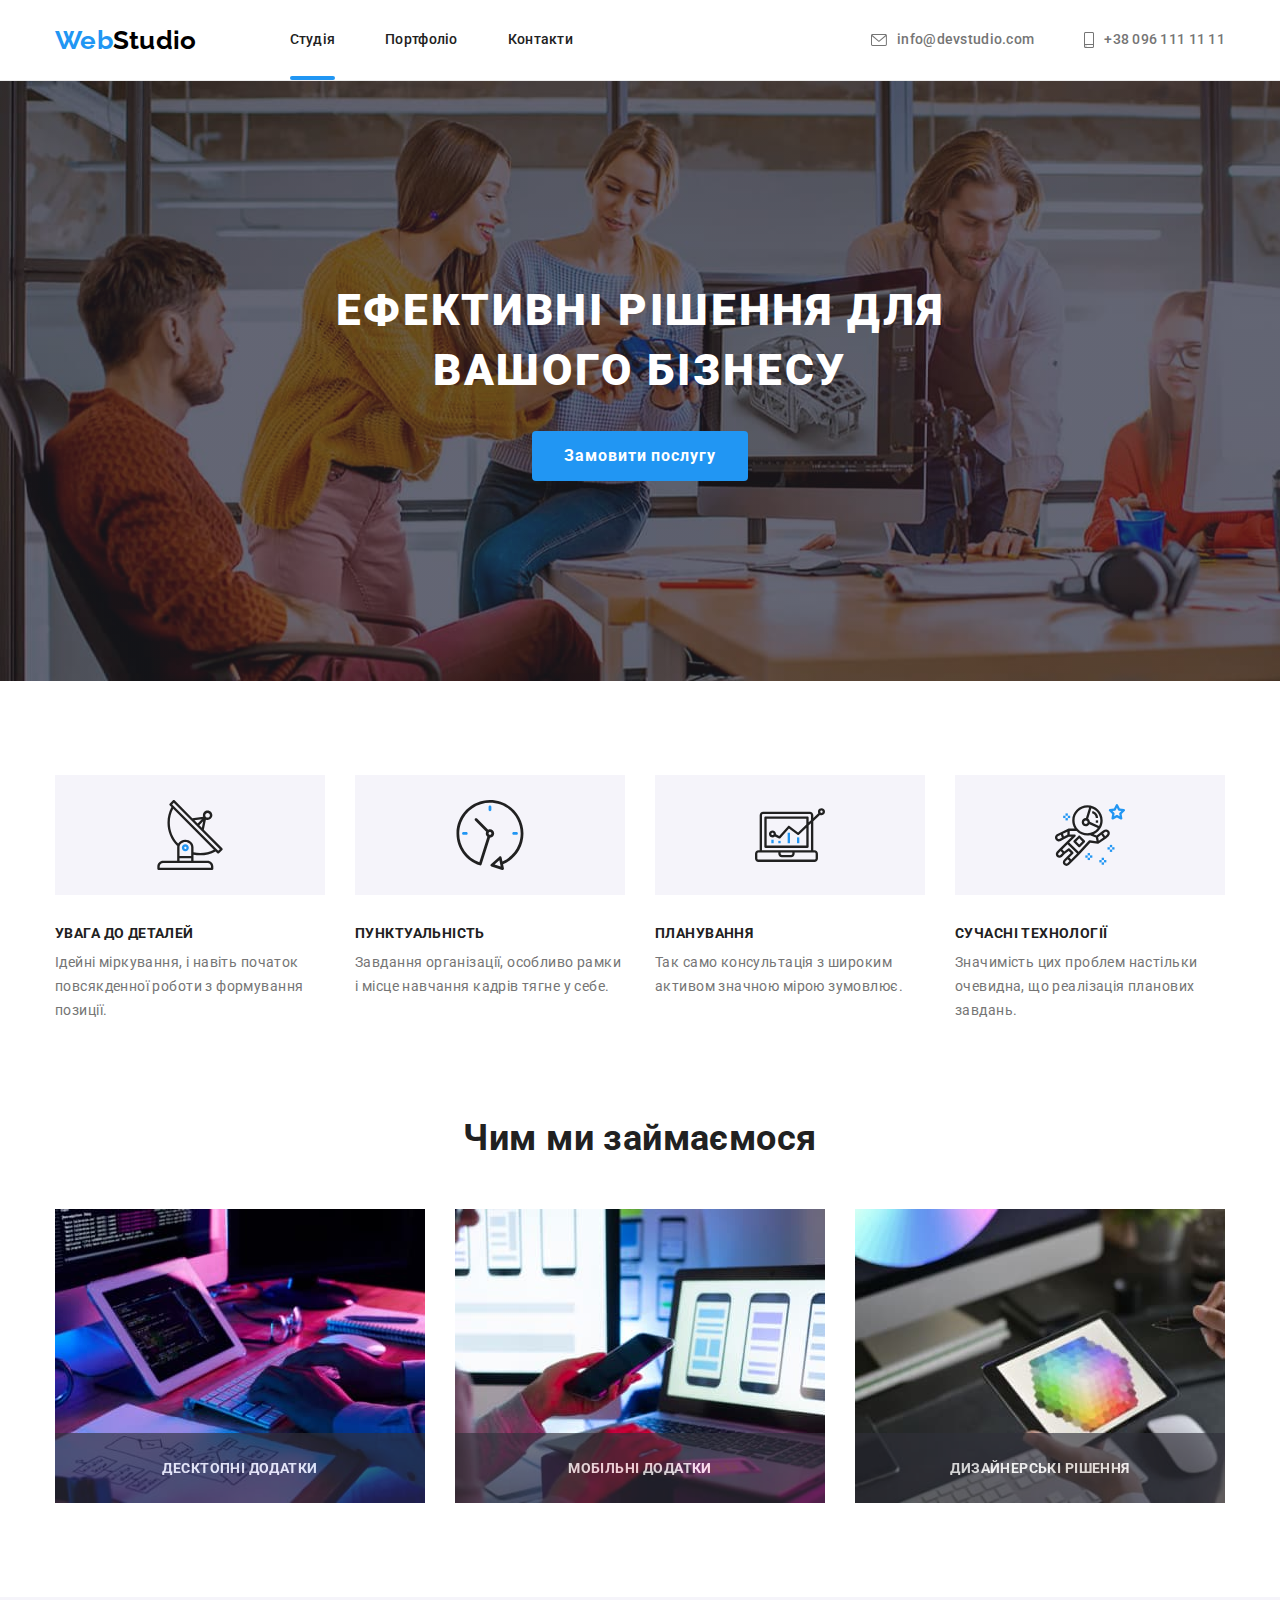
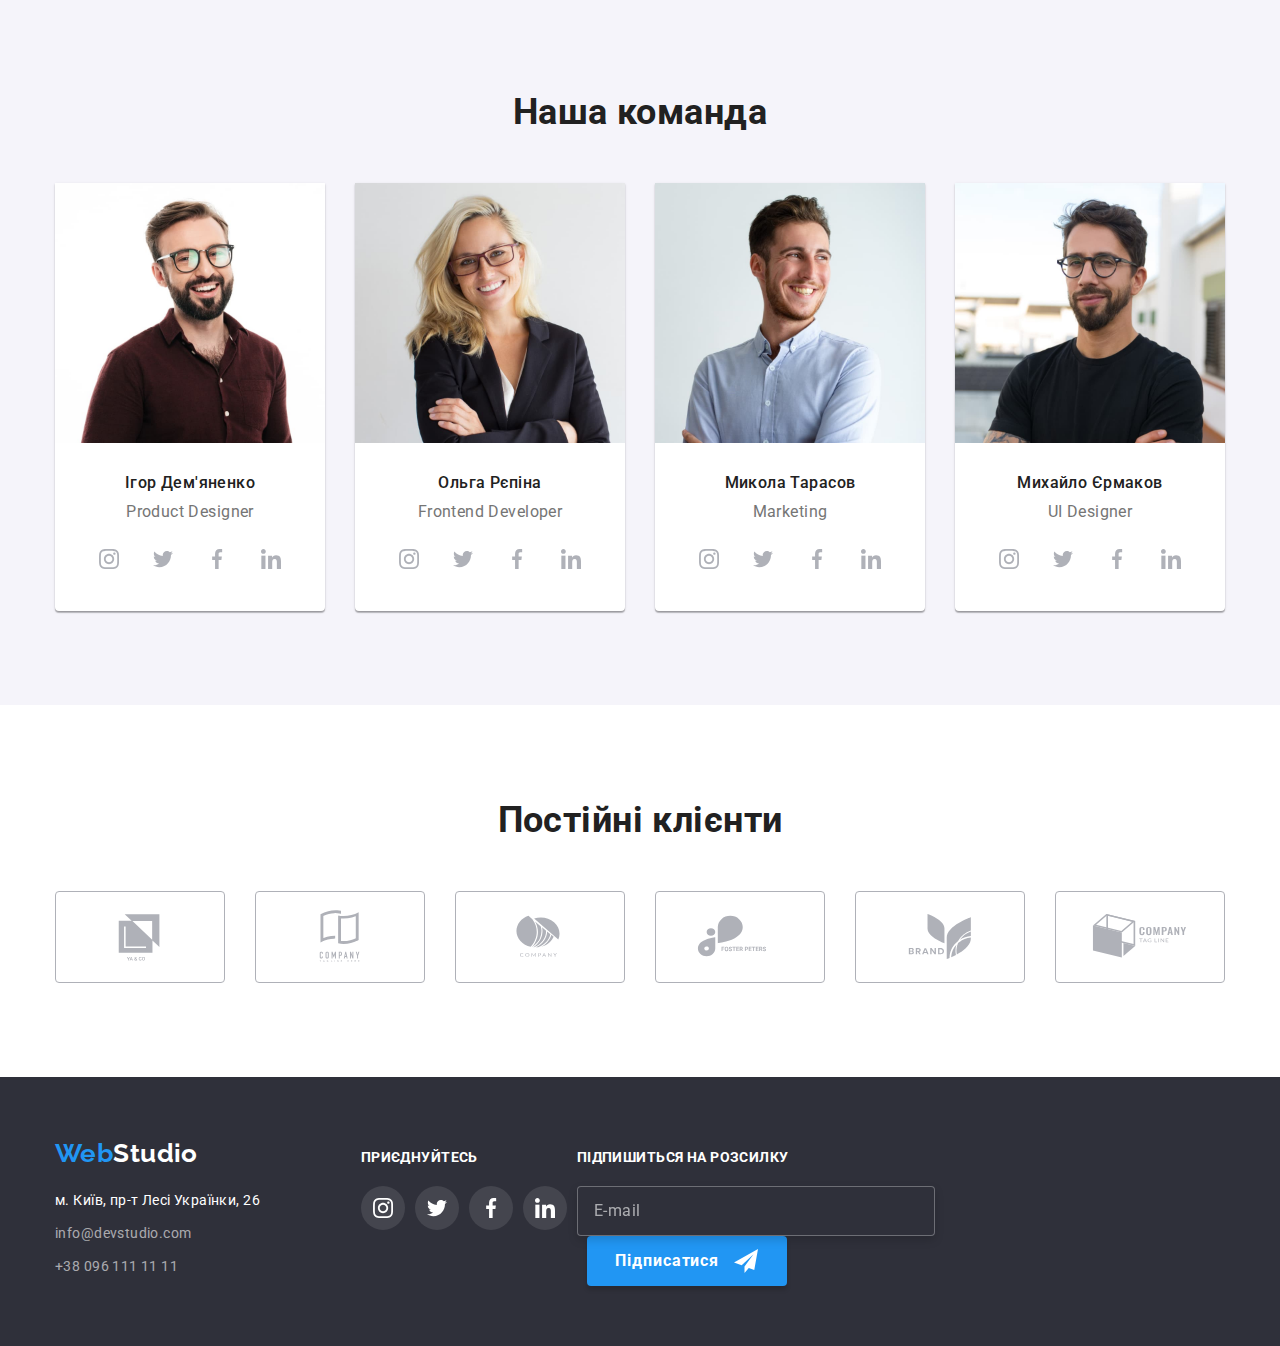
==== commit 82c6b2d7: "Add files via upload" ====
--- a/index.html
+++ b/index.html
@@ -463,19 +463,17 @@
       </div>
 
       <!-- 3. Блок підписатися на розсилку -->
-      <form action="">
-        <div class="subscribe">
-          <label for="email" class="subcscribe-email">
-            <h3 class="join">ПІДПИШИТЬСЯ НА РОЗСИЛКУ</h3>
-            <input type="email" placeholder="E-mail" class="subcscribe-email-input" />
-          </label>
-          <button type="submit" class="button-subscribe">
-            <span class="do-subscribe">Підписатися</span>
-            <svg class="icon-send" width="24" height="24" alt="send">
-              <use href="./images/icons.svg#icon-send"></use>
-            </svg>
-          </button>
-        </div>
+      <form action="" class="form_subscribe">
+        <label for="email" class="subcscribe-email">
+          <h3 class="join">ПІДПИШИТЬСЯ НА РОЗСИЛКУ</h3>
+          <input type="email" placeholder="E-mail" class="subcscribe-email-input" />
+        </label>
+        <button type="submit" class="button-subscribe">
+          <span class="do-subscribe">Підписатися</span>
+          <svg class="icon-send" width="24" height="24" alt="send">
+            <use href="./images/icons.svg#icon-send"></use>
+          </svg>
+        </button>
       </form>
     </div>
   </footer>
--- a/css/styles.css
+++ b/css/styles.css
@@ -126,7 +126,7 @@
   /* transform: translateY(32px); */
   position: absolute;
   bottom: 0;
-  content: "";
+  content: '';
   display: block;
   width: 100%;
   height: 4px;
@@ -184,7 +184,7 @@
       rgba(47, 48, 58, 0.4),
       rgba(47, 48, 58, 0.4)
     ),
-    url("../images/hero.jpg");
+    url('../images/hero.jpg');
   max-width: 1600px;
   background-repeat: no-repeat;
   background-size: cover;
@@ -320,19 +320,18 @@
   display: flex;
   flex-direction: column;
   position: relative;
+  padding-bottom: 10px;
 }
 
 .form-field input {
   display: block;
   width: calc(100%-42px);
   height: 40px;
-  margin-bottom: 10px;
   cursor: pointer;
   border: 1px solid rgba(33, 33, 33, 0.2);
   border-radius: 4px;
   margin: 0;
   padding: 0;
-  margin-bottom: 10px;
   padding-left: 42px;
   transition-property: border-color, outline-color;
   transition-duration: var(--time-duration);
@@ -414,8 +413,8 @@
   line-height: 1.71;
   letter-spacing: 0.03em;
   color: var(--paragraph-color);
-  margin-top: 20px;
-  margin-bottom: 30px;
+  padding-top: 10px;
+  padding-bottom: 30px;
   text-align: left;
   align-items: center;
   justify-content: center;
@@ -429,8 +428,8 @@
   display: flex;
   align-items: center;
   justify-content: center;
-  /* position: relative;
-  visibility: hidden; */
+  /* position: relative; */
+  /* visibility: hidden; */
 }
 
 /* .checkbox-confirm::before {
@@ -449,8 +448,8 @@
 .checkbox-confirm:checked::before {
   width: 16px;
   height: 15px;
-  content: "";
-  position: absolute;
+  content: '';
+  /* position: absolute */
   background-image: url(../images/icon-checked.svg);
   background-repeat: no-repeat;
   background-position: center;
@@ -467,6 +466,7 @@
 }
 
 .button-send {
+  padding: 0;
   width: 200px;
   height: 50px;
   background: #2196f3;
@@ -776,7 +776,7 @@
 
 .subscribe {
   padding-top: 12px;
-  margin-left: 93px;
+  padding-left: 93px;
   display: flex;
   align-items: flex-end;
 }
@@ -784,6 +784,7 @@
 .subcscribe-email {
   align-items: center;
   justify-content: center;
+  padding-right: 10px;
 }
 
 .subcscribe-email input {
@@ -795,7 +796,6 @@
   border-radius: 4px;
   background: #2f303a;
   align-items: center;
-  margin-right: 10px;
   outline-color: #2f303a;
   padding: 0;
   color: rgba(255, 255, 255, 0.6);
@@ -838,7 +838,6 @@
   align-items: center;
   justify-content: center;
   padding: 0;
-
   transition-property: background-color, box-shadow;
   transition-duration: var(--time-duration);
   transition-timing-function: var(--timing-function);
